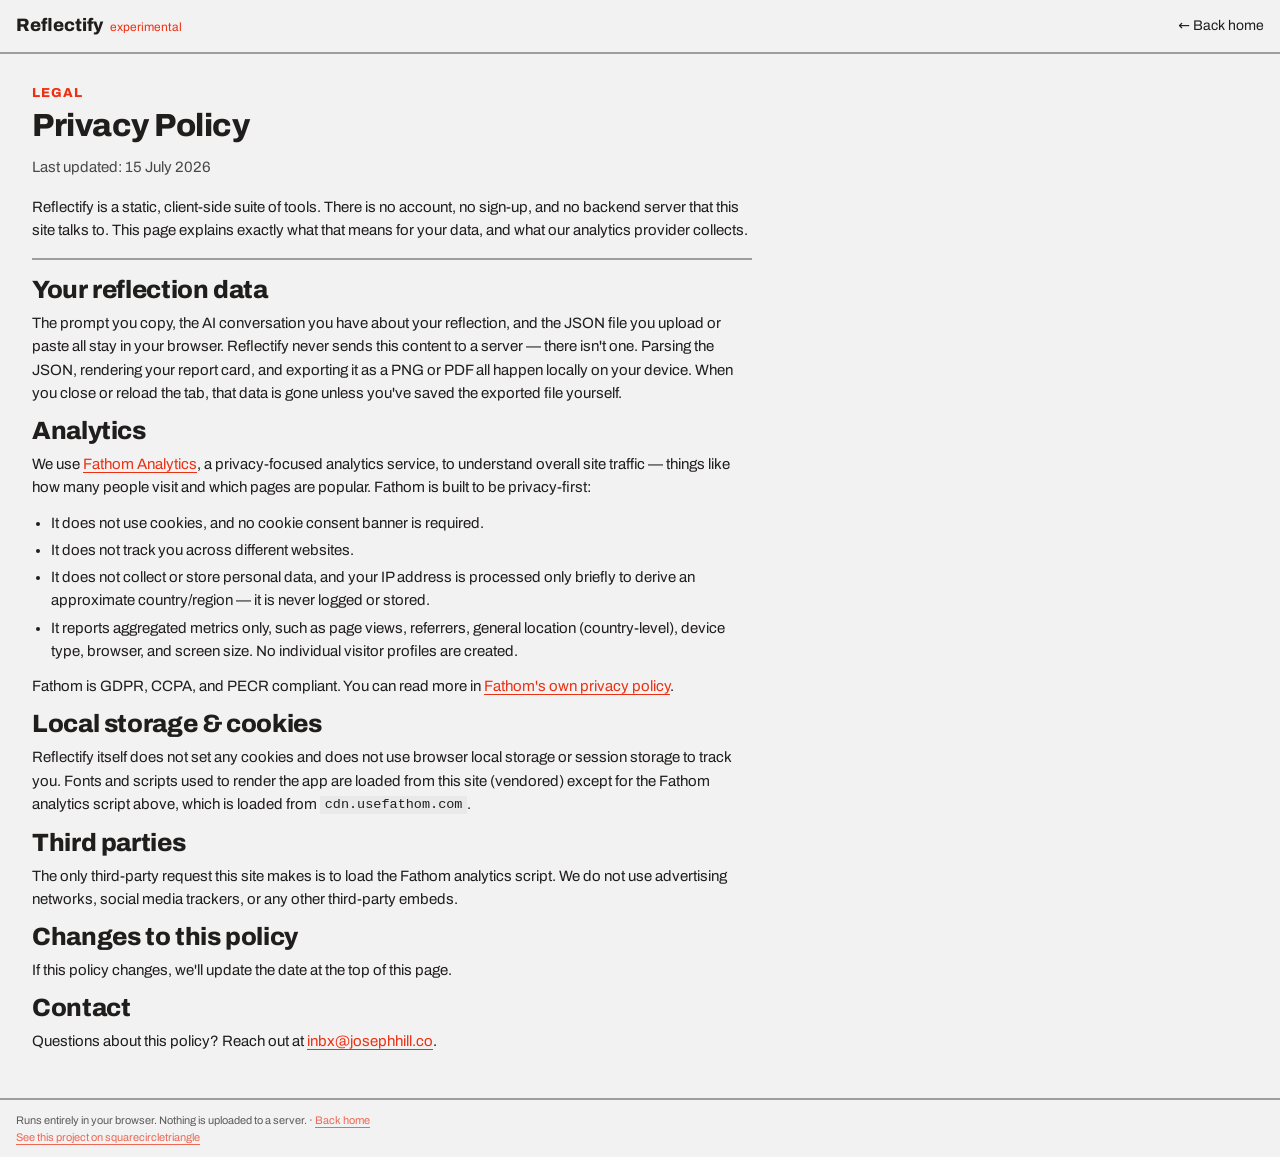
==== privacy.html @ 0b1aee63 "Add Fathom Analytics and a privacy policy page Loads the Fathom tracking script (site CWGLEHUO) on b" ====
<!doctype html>
<html lang="en">
<head>
  <meta charset="UTF-8" />
  <meta name="viewport" content="width=device-width, initial-scale=1.0" />
  <title>Privacy Policy — Reflectify</title>
  <meta name="description" content="How Reflectify handles your data: what stays in your browser, and what our privacy-friendly analytics collects." />
  <link rel="icon" href="data:image/svg+xml,<svg xmlns=%22http://www.w3.org/2000/svg%22 viewBox=%220 0 100 100%22><text y=%22.9em%22 font-size=%2290%22>🪞</text></svg>" />
  <link rel="stylesheet" href="style.css" />

  <!-- Fathom - beautiful, simple website analytics -->
  <script src="https://cdn.usefathom.com/script.js" data-site="CWGLEHUO" defer></script>
  <!-- / Fathom -->
</head>
<body>
  <div class="nav">
    <div class="nav-brand">Reflectify <span class="nav-brand__tag">experimental</span></div>
    <a href="index.html">&larr; Back home</a>
  </div>

  <main>
    <section class="view step">
      <div class="step__inner">
        <h6 class="step__eyebrow">Legal</h6>
        <h2 class="step__title">Privacy Policy</h2>
        <p class="step__lede">Last updated: 15 July 2026</p>

        <p>
          Reflectify is a static, client-side suite of tools. There is no
          account, no sign-up, and no backend server that this site talks
          to. This page explains exactly what that means for your data, and
          what our analytics provider collects.
        </p>

        <hr class="hr" />

        <h3>Your reflection data</h3>
        <p>
          The prompt you copy, the AI conversation you have about your
          reflection, and the JSON file you upload or paste all stay in your
          browser. Reflectify never sends this content to a server &mdash; there
          isn't one. Parsing the JSON, rendering your report card, and
          exporting it as a PNG or PDF all happen locally on your device.
          When you close or reload the tab, that data is gone unless you've
          saved the exported file yourself.
        </p>

        <h3>Analytics</h3>
        <p>
          We use <a href="https://usefathom.com" target="_blank" rel="noopener noreferrer">Fathom Analytics</a>,
          a privacy-focused analytics service, to understand overall site
          traffic &mdash; things like how many people visit and which pages
          are popular. Fathom is built to be privacy-first:
        </p>
        <ul>
          <li>It does not use cookies, and no cookie consent banner is required.</li>
          <li>It does not track you across different websites.</li>
          <li>It does not collect or store personal data, and your IP address is processed only briefly to derive an approximate country/region &mdash; it is never logged or stored.</li>
          <li>It reports aggregated metrics only, such as page views, referrers, general location (country-level), device type, browser, and screen size. No individual visitor profiles are created.</li>
        </ul>
        <p>
          Fathom is GDPR, CCPA, and PECR compliant. You can read more in
          <a href="https://usefathom.com/privacy" target="_blank" rel="noopener noreferrer">Fathom's own privacy policy</a>.
        </p>

        <h3>Local storage &amp; cookies</h3>
        <p>
          Reflectify itself does not set any cookies and does not use
          browser local storage or session storage to track you. Fonts and
          scripts used to render the app are loaded from this site
          (vendored) except for the Fathom analytics script above, which is
          loaded from <code>cdn.usefathom.com</code>.
        </p>

        <h3>Third parties</h3>
        <p>
          The only third-party request this site makes is to load the
          Fathom analytics script. We do not use advertising networks,
          social media trackers, or any other third-party embeds.
        </p>

        <h3>Changes to this policy</h3>
        <p>
          If this policy changes, we'll update the date at the top of this
          page.
        </p>

        <h3>Contact</h3>
        <p>
          Questions about this policy? Reach out at
          <a href="mailto:inbx@josephhill.co">inbx@josephhill.co</a>.
        </p>
      </div>
    </section>
  </main>

  <footer class="site-footer">
    <p>Runs entirely in your browser. Nothing is uploaded to a server. &middot; <a href="index.html">Back home</a></p>
    <p><a href="https://squarecircletriangle.co/#/triangle-reflectify" target="_blank" rel="noopener">See this project on squarecircletriangle</a></p>
  </footer>
</body>
</html>
---- style.css ----
@font-face {
  font-family: "Archivo";
  font-style: normal;
  font-weight: 400;
  font-display: swap;
  src: url("vendor/fonts/archivo-latin-400-normal.woff2") format("woff2");
}
@font-face {
  font-family: "Archivo";
  font-style: normal;
  font-weight: 600;
  font-display: swap;
  src: url("vendor/fonts/archivo-latin-600-normal.woff2") format("woff2");
}
@font-face {
  font-family: "Archivo";
  font-style: normal;
  font-weight: 800;
  font-display: swap;
  src: url("vendor/fonts/archivo-latin-800-normal.woff2") format("woff2");
}

:root {
  --color-bg: #f3f2f2;
  --color-surface: #eae9e9;
  --color-text: #201e1d;
  --color-accent: #ec3013;
  --color-divider: rgba(32, 30, 29, 0.4);

  --color-neutral-100: #f8f4f4;
  --color-neutral-200: #eae7e7;
  --color-neutral-300: #d7d3d3;
  --color-neutral-400: #bab6b6;
  --color-neutral-500: #9b9797;
  --color-neutral-600: #7d7979;
  --color-neutral-700: #605d5d;
  --color-neutral-800: #444141;
  --color-neutral-900: #2d2b2b;

  --color-accent-100: #fff2ef;
  --color-accent-200: #ffe0d9;
  --color-accent-300: #ffc4b8;
  --color-accent-400: #ff9783;
  --color-accent-500: #ff563c;
  --color-accent-600: #dd2b0f;
  --color-accent-700: #ae1800;
  --color-accent-800: #7c1405;
  --color-accent-900: #4d170e;

  --font-heading: "Archivo", system-ui, sans-serif;
  --font-heading-weight: 800;
  --font-body: "Archivo", system-ui, sans-serif;

  --space-1: 4px;
  --space-2: 8px;
  --space-3: 12px;
  --space-4: 16px;
  --space-6: 24px;
  --space-8: 32px;

  --radius-sm: 0px;
  --radius-md: 0px;
  --radius-lg: 0px;

  --shadow-sm: 0 1px 2px rgba(45, 43, 43, 0.14);
  --shadow-md: 0 3px 10px rgba(45, 43, 43, 0.16);
  --shadow-lg: 0 12px 32px rgba(45, 43, 43, 0.22);
}

*, *::before, *::after {
  box-sizing: border-box;
}

html, body {
  height: 100%;
}

body {
  margin: 0;
  min-height: 100vh;
  display: flex;
  flex-direction: column;
  font-family: var(--font-body);
  background: var(--color-bg);
  color: var(--color-text);
  font-size: 15px;
  line-height: 1.55;
  font-weight: 400;
}

h1, h2, h3, h4, h5, h6 {
  font-family: var(--font-heading);
  font-weight: var(--font-heading-weight);
  line-height: 1.12;
  letter-spacing: -0.015em;
  margin: 0 0 var(--space-2);
}
h1 { font-size: 42px; }
h2 { font-size: 32px; }
h3 { font-size: 25px; }
h4 { font-size: 20px; }
h5 { font-size: 16px; }
h6 { font-size: 13px; letter-spacing: 0.08em; text-transform: uppercase; }

p {
  margin: 0 0 var(--space-3);
}

ul {
  margin: 0 0 var(--space-3);
  padding-left: 1.25em;
}
li {
  margin-bottom: var(--space-1);
}

code {
  font-family: ui-monospace, monospace;
  font-size: 0.9em;
  background: var(--color-surface);
  padding: 0.1em 0.35em;
}

a {
  color: var(--color-accent);
  text-underline-offset: 3px;
}

:focus {
  outline: none;
}
:focus-visible {
  outline: 2px solid var(--color-accent);
  outline-offset: 2px;
}
::selection {
  background: rgba(236, 48, 19, 0.3);
}

.hidden {
  display: none !important;
}

main {
  flex: 1;
  display: flex;
  flex-direction: column;
}

.view {
  flex: 1;
  display: flex;
  flex-direction: column;
}

/* ---------- Primitives (Modernist design system) ---------- */

.btn {
  display: inline-flex;
  align-items: center;
  justify-content: center;
  gap: 6px;
  cursor: pointer;
  text-decoration: none;
  font-family: var(--font-heading);
  font-weight: var(--font-heading-weight);
  font-size: 13px;
  line-height: 1.2;
  color: var(--color-text);
  background: transparent;
  border: 1px solid transparent;
  padding: calc(var(--space-2) * 0.85) var(--space-3);
  border-radius: var(--radius-md);
}
.btn:disabled {
  opacity: 0.45;
  cursor: not-allowed;
}
.btn-primary {
  background: var(--color-accent);
  color: var(--color-bg);
}
.btn-primary:hover:not(:disabled) {
  background: var(--color-accent-600);
}
.btn-primary:active:not(:disabled) {
  background: var(--color-accent-700);
}
.btn-secondary {
  border-color: var(--color-divider);
}
.btn-secondary:hover:not(:disabled) {
  background: rgba(32, 30, 29, 0.07);
}
.btn-secondary:active:not(:disabled) {
  background: rgba(32, 30, 29, 0.14);
}
.btn-block {
  width: 100%;
  margin-top: var(--space-2);
  justify-content: flex-start;
  text-align: left;
}

.field > label {
  display: block;
  font-size: 12px;
  margin-bottom: 5px;
  color: rgba(32, 30, 29, 0.7);
}
.input {
  width: 100%;
  min-height: 36px;
  padding: 6px 10px;
  font: inherit;
  font-size: 14px;
  color: var(--color-text);
  caret-color: var(--color-accent);
  background: var(--color-surface);
  border: 1px solid var(--color-divider);
  border-radius: var(--radius-md);
}
.input:hover {
  border-color: rgba(32, 30, 29, 0.45);
}
.input:focus-visible {
  border-color: var(--color-accent);
  outline-offset: 0;
}
textarea.input {
  min-height: 90px;
  resize: vertical;
  font-family: var(--font-body);
}

.hr {
  height: 2px;
  border: 0;
  margin: var(--space-4) 0;
  background: var(--color-divider);
}

.nav {
  display: flex;
  align-items: center;
  gap: var(--space-4);
  padding: var(--space-3) var(--space-4);
  border-bottom: 2px solid var(--color-divider);
  flex-wrap: wrap;
}
.nav-brand {
  font-family: var(--font-heading);
  font-weight: var(--font-heading-weight);
  font-size: 18px;
  margin-right: auto;
}
.nav-brand__tag {
  color: var(--color-accent);
  font-size: 12px;
  font-weight: normal;
  margin-left: var(--space-1);
}
.nav a {
  color: inherit;
  text-decoration: none;
  font-size: 14px;
}
.nav a:hover {
  color: var(--color-accent);
}

/* ---------- Tool hero (shown under nav on step pages) ---------- */

.tool-hero {
  display: flex;
  align-items: center;
  gap: var(--space-3);
  padding: var(--space-3) var(--space-4);
  border-bottom: 2px solid var(--color-divider);
  background: var(--color-surface);
}
.tool-hero__icon {
  font-size: 28px;
  line-height: 1;
}
.tool-hero__eyebrow {
  color: var(--color-accent);
  margin: 0;
}
.tool-hero__name {
  font-family: var(--font-heading);
  font-weight: var(--font-heading-weight);
  font-size: 18px;
}

/* ---------- Landing ---------- */

.landing {
  align-items: center;
  justify-content: center;
  padding: var(--space-8);
}
.landing__inner {
  max-width: 900px;
  width: 100%;
}
.landing__eyebrow {
  color: var(--color-accent);
}
.landing__title {
  margin-bottom: var(--space-4);
}
.landing__lede {
  font-size: 17px;
  opacity: 0.85;
  max-width: 520px;
  margin-bottom: var(--space-6);
}
.landing__cta {
  font-size: 15px;
  padding: 14px 22px;
}
.landing__secondary-wrap {
  margin-top: var(--space-6);
}
.landing__secondary {
  font-size: 13px;
}

/* ---------- Tool grid / cards ---------- */

.tool-grid {
  display: grid;
  grid-template-columns: repeat(auto-fit, minmax(220px, 1fr));
  gap: var(--space-4);
  width: 100%;
  margin-top: var(--space-2);
}
.tool-card {
  display: flex;
  flex-direction: column;
  width: 100%;
  background: var(--color-surface);
  border: 2px solid var(--color-text);
  border-radius: var(--radius-md);
}
.tool-card:hover {
  background: var(--color-neutral-200);
  border-color: var(--color-accent);
}
.tool-card:active {
  background: var(--color-neutral-300);
}
.tool-card__main {
  appearance: none;
  -webkit-appearance: none;
  display: flex;
  flex-direction: column;
  align-items: flex-start;
  gap: var(--space-2);
  width: 100%;
  padding: var(--space-4);
  font: inherit;
  color: inherit;
  text-align: left;
  background: transparent;
  border: none;
  cursor: pointer;
}
.tool-card__icon {
  font-size: 28px;
  line-height: 1;
}
.tool-card__title {
  margin: 0;
}
.tool-card__desc {
  font-size: 13px;
  opacity: 0.75;
  margin: 0;
  flex: 1;
}
.tool-card__cta {
  font-family: var(--font-heading);
  font-weight: var(--font-heading-weight);
  font-size: 12px;
  color: var(--color-accent);
  margin-top: var(--space-2);
}
.tool-card__upload-link {
  display: block;
  font-size: 12px;
  padding: 0 var(--space-4) var(--space-4);
}
.tool-card--placeholder {
  padding: var(--space-4);
  cursor: default;
  opacity: 0.55;
  border-style: dashed;
  border-color: var(--color-divider);
}
.tool-card--placeholder:hover,
.tool-card--placeholder:active {
  background: var(--color-surface);
  border-color: var(--color-divider);
}

/* ---------- Step (prompt / upload) ---------- */

.step {
  padding: var(--space-8);
  display: flex;
  justify-content: center;
}
.step__inner {
  max-width: 720px;
  width: 100%;
}
.step__inner--narrow {
  max-width: 640px;
}
.step__eyebrow {
  color: var(--color-accent);
}
.step__title {
  margin-bottom: var(--space-3);
}
.step__lede {
  opacity: 0.8;
  margin-bottom: var(--space-4);
}

.prompt-panel {
  border: 2px solid var(--color-text);
  background: var(--color-surface);
  padding: var(--space-4);
  max-height: 420px;
  overflow: auto;
}
.prompt-panel__text {
  white-space: pre-wrap;
  font-family: var(--font-body);
  font-size: 13px;
  line-height: 1.6;
  margin: 0;
}
.prompt-actions {
  display: flex;
  gap: var(--space-3);
  margin-top: var(--space-4);
  align-items: center;
  flex-wrap: wrap;
}

.upload-panel__error {
  color: var(--color-accent-700);
  font-size: 13px;
  margin-top: var(--space-3);
  white-space: pre-line;
}
.upload-panel__sample-wrap {
  margin-top: var(--space-6);
}
.upload-panel__sample {
  font-size: 13px;
}

/* ---------- Report toolbar ---------- */

.report-view {
  padding: var(--space-8);
  align-items: center;
}
.report-toolbar {
  width: 1000px;
  max-width: 100%;
  display: flex;
  justify-content: space-between;
  align-items: center;
  margin-bottom: var(--space-4);
  flex-wrap: wrap;
  gap: var(--space-2);
}
.report-toolbar__eyebrow {
  color: var(--color-accent);
  margin: 0;
}
.report-toolbar__actions {
  display: flex;
  gap: var(--space-2);
}

/* ---------- Report card ---------- */

.report-card {
  width: 1000px;
  max-width: 100%;
  background: var(--color-bg);
  border: 2px solid var(--color-text);
}

.report-card__label {
  color: var(--color-accent);
}
.report-card__note {
  font-size: 13px;
  opacity: 0.75;
  margin: 0 0 var(--space-3);
}
.report-card__bar {
  height: 8px;
  background: var(--color-surface);
  border: 1px solid var(--color-divider);
  position: relative;
}
.report-card__bar-fill {
  height: 100%;
  background: var(--color-accent);
}

.report-card__header {
  display: flex;
  justify-content: space-between;
  align-items: flex-end;
  padding: var(--space-8);
  border-bottom: 2px solid var(--color-text);
  gap: var(--space-6);
}
.report-card__title {
  font-size: 48px;
  margin-bottom: var(--space-2);
}
.report-card__headline {
  font-size: 16px;
  opacity: 0.85;
  max-width: 520px;
  margin: 0;
}
.report-card__grade {
  text-align: center;
  flex: none;
}
.report-card__grade-value {
  font-family: var(--font-heading);
  font-weight: 800;
  font-size: 96px;
  line-height: 1;
  color: var(--color-accent);
}
.report-card__grade-caption {
  font-size: 11px;
  letter-spacing: 0.1em;
  text-transform: uppercase;
  opacity: 0.7;
}

.report-card__sentiment {
  padding: var(--space-4) var(--space-8);
  border-bottom: 2px solid var(--color-divider);
  display: flex;
  align-items: center;
  gap: var(--space-4);
}
.report-card__sentiment-meta {
  flex: none;
}
.report-card__sentiment-value {
  font-family: var(--font-heading);
  font-weight: 800;
  font-size: 18px;
}
.report-card__sentiment-body {
  flex: 1;
}
.report-card__sentiment-note {
  font-size: 13px;
  opacity: 0.75;
  margin: 6px 0 0;
}

.report-card__summary {
  padding: var(--space-6) var(--space-8);
  border-bottom: 2px solid var(--color-divider);
}
.report-card__summary p {
  font-size: 15px;
  opacity: 0.85;
  margin: 0;
}

.report-card__grid {
  display: grid;
  grid-template-columns: 1fr 1fr;
  border-bottom: 2px solid var(--color-text);
}
.report-card__grid--flush {
  border-bottom: none;
}
.report-card__col {
  padding: var(--space-6) var(--space-8);
}
.report-card__col--divider {
  border-right: 2px solid var(--color-divider);
}

.report-card__item {
  margin-bottom: var(--space-4);
}
.report-card__item:last-child {
  margin-bottom: 0;
}
.report-card__item-title {
  margin-bottom: 2px;
}
.report-card__item-detail {
  font-size: 13px;
  opacity: 0.75;
  margin: 0;
}

.report-card__skill {
  margin-bottom: var(--space-3);
}
.report-card__skill:last-child {
  margin-bottom: 0;
}
.report-card__skill-head {
  display: flex;
  justify-content: space-between;
  font-size: 13px;
  margin-bottom: 4px;
}
.report-card__skill-head span:last-child {
  opacity: 0.6;
}

.report-card__timeline-item {
  display: flex;
  gap: var(--space-3);
  margin-bottom: var(--space-3);
}
.report-card__timeline-item:last-child {
  margin-bottom: 0;
}
.report-card__timeline-dot {
  width: 8px;
  height: 8px;
  border-radius: 50%;
  background: var(--color-accent);
  flex: none;
  margin-top: 6px;
}

.report-card__quotes {
  background: var(--color-accent);
  color: var(--color-bg);
  padding: var(--space-8);
  border-bottom: 2px solid var(--color-text);
}
.report-card__quotes-label {
  color: var(--color-bg);
  opacity: 0.8;
}
.report-card__quote {
  font-family: var(--font-heading);
  font-weight: 800;
  font-size: 24px;
  line-height: 1.3;
  margin: 0 0 var(--space-4);
}
.report-card__quote:last-child {
  margin-bottom: 0;
}

.report-card__empty {
  font-size: 13px;
  opacity: 0.6;
  margin: 0;
}

.report-card__conclusion {
  padding: var(--space-6) var(--space-8);
  border-top: 2px solid var(--color-text);
}
.report-card__conclusion-text {
  font-size: 16px;
  line-height: 1.5;
  margin: 0;
  max-width: 760px;
}

.report-card__footer {
  padding: var(--space-4) var(--space-8);
  border-top: 2px solid var(--color-text);
  display: flex;
  justify-content: space-between;
  font-size: 11px;
  opacity: 0.6;
}

/* ---------- Footer ---------- */

.site-footer {
  padding: var(--space-3) var(--space-4);
  border-top: 2px solid var(--color-divider);
}
.site-footer p {
  margin: 0;
  font-size: 11px;
  opacity: 0.7;
}

/* ---------- Print ---------- */

@media print {
  * {
    -webkit-print-color-adjust: exact;
    print-color-adjust: exact;
  }
  body * {
    visibility: hidden;
  }
  #printable-report, #printable-report * {
    visibility: visible;
  }
  #printable-report {
    position: absolute;
    left: 0;
    top: 0;
    width: 100%;
  }
  @page {
    margin: 10mm;
  }

  .report-card__header,
  .report-card__sentiment,
  .report-card__summary,
  .report-card__col,
  .report-card__quotes,
  .report-card__conclusion,
  .report-card__footer,
  .report-card__item,
  .report-card__skill,
  .report-card__timeline-item,
  .report-card__quote {
    break-inside: avoid;
  }
}

/* ---------- Responsive ---------- */

@media (max-width: 760px) {
  .report-card__grid {
    grid-template-columns: 1fr;
  }
  .report-card__col--divider {
    border-right: none;
    border-bottom: 2px solid var(--color-divider);
  }
}

@media (max-width: 600px) {
  :root {
    --space-8: 20px;
    --space-6: 16px;
  }

  h1 {
    font-size: 32px;
  }

  .report-card__header {
    flex-direction: column;
    align-items: flex-start;
  }
  .report-card__grade {
    align-self: flex-start;
    text-align: left;
  }
  .report-card__title {
    font-size: 32px;
  }
  .report-card__grade-value {
    font-size: 48px;
  }
  .report-card__quote {
    font-size: 20px;
  }
}
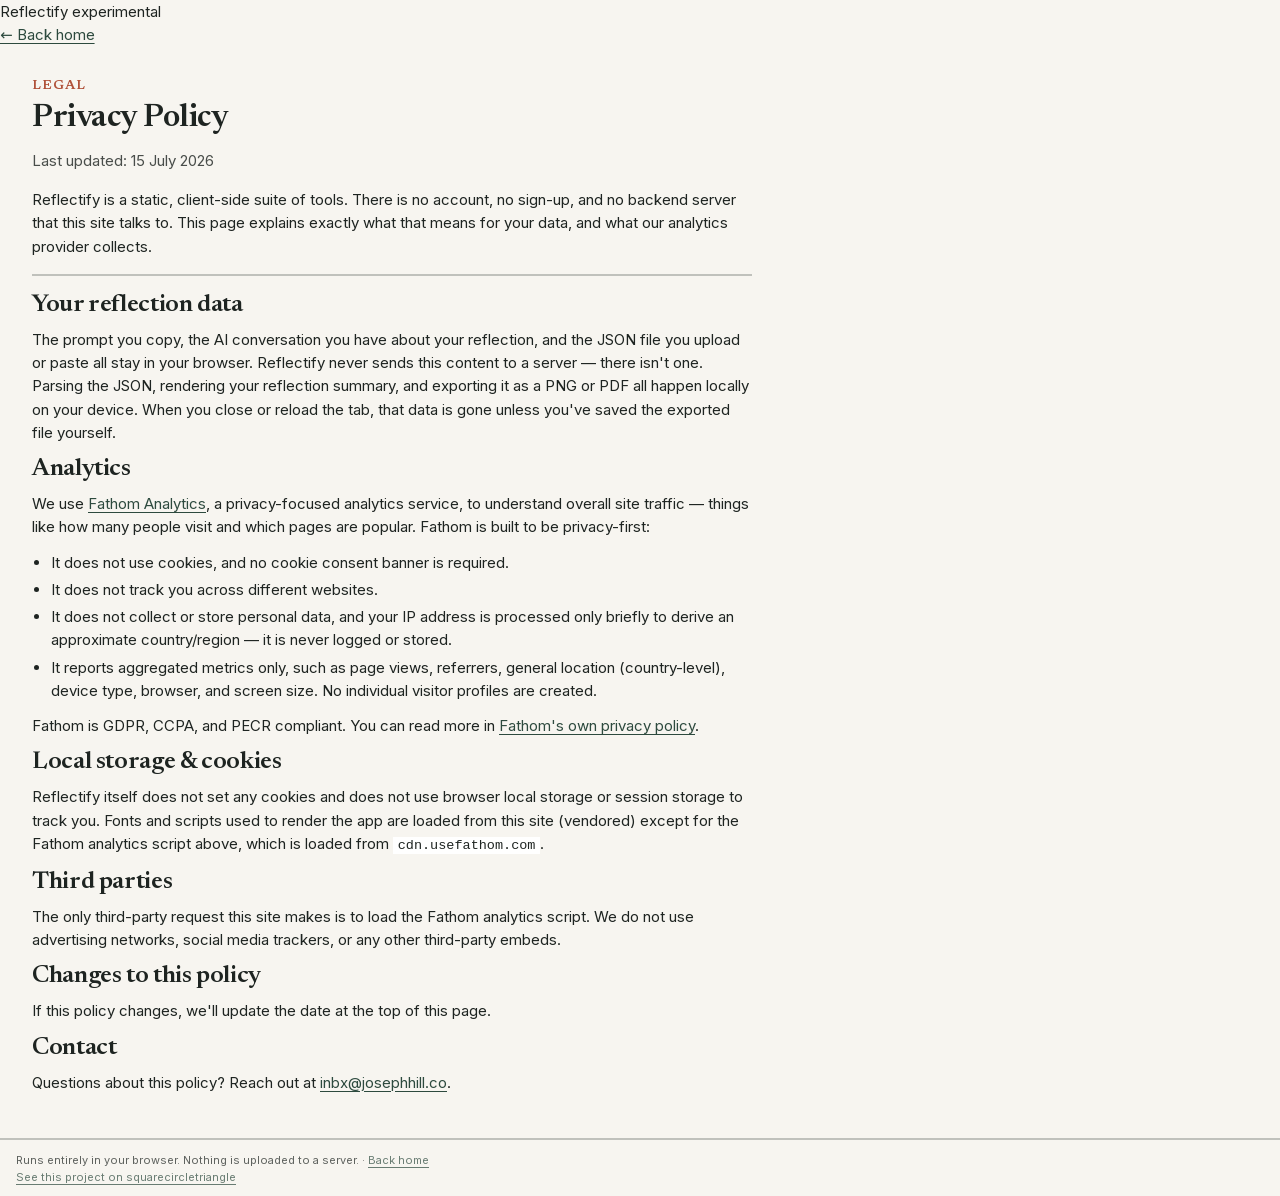
==== commit db91d8e8: "refactor(copy): replace 'report card' terminology with 'reflection summary'" ====
--- a/privacy.html
+++ b/privacy.html
@@ -39,7 +39,7 @@
           The prompt you copy, the AI conversation you have about your
           reflection, and the JSON file you upload or paste all stay in your
           browser. Reflectify never sends this content to a server &mdash; there
-          isn't one. Parsing the JSON, rendering your report card, and
+          isn't one. Parsing the JSON, rendering your reflection summary, and
           exporting it as a PNG or PDF all happen locally on your device.
           When you close or reload the tab, that data is gone unless you've
           saved the exported file yourself.
--- a/style.css
+++ b/style.css
@@ -1,55 +1,59 @@
+/* Reflectify — Botanical Editorial design system (PRV-5)
+   Self-hosted variable fonts (Newsreader headings + Inter body) so
+   html2canvas PNG export and PDF print stay reliable (no runtime CDN). */
 @font-face {
-  font-family: "Archivo";
+  font-family: "Newsreader";
   font-style: normal;
-  font-weight: 400;
+  font-weight: 200 800;
   font-display: swap;
-  src: url("vendor/fonts/archivo-latin-400-normal.woff2") format("woff2");
+  src: url("vendor/fonts/newsreader-latin-variable.woff2") format("woff2");
 }
 @font-face {
-  font-family: "Archivo";
+  font-family: "Inter";
   font-style: normal;
-  font-weight: 600;
+  font-weight: 100 900;
   font-display: swap;
-  src: url("vendor/fonts/archivo-latin-600-normal.woff2") format("woff2");
-}
-@font-face {
-  font-family: "Archivo";
-  font-style: normal;
-  font-weight: 800;
-  font-display: swap;
-  src: url("vendor/fonts/archivo-latin-800-normal.woff2") format("woff2");
+  src: url("vendor/fonts/inter-latin-variable.woff2") format("woff2");
 }
 
 :root {
-  --color-bg: #f3f2f2;
-  --color-surface: #eae9e9;
-  --color-text: #201e1d;
-  --color-accent: #ec3013;
-  --color-divider: rgba(32, 30, 29, 0.4);
-
-  --color-neutral-100: #f8f4f4;
-  --color-neutral-200: #eae7e7;
-  --color-neutral-300: #d7d3d3;
-  --color-neutral-400: #bab6b6;
-  --color-neutral-500: #9b9797;
-  --color-neutral-600: #7d7979;
-  --color-neutral-700: #605d5d;
-  --color-neutral-800: #444141;
-  --color-neutral-900: #2d2b2b;
-
-  --color-accent-100: #fff2ef;
-  --color-accent-200: #ffe0d9;
-  --color-accent-300: #ffc4b8;
-  --color-accent-400: #ff9783;
-  --color-accent-500: #ff563c;
-  --color-accent-600: #dd2b0f;
-  --color-accent-700: #ae1800;
-  --color-accent-800: #7c1405;
-  --color-accent-900: #4d170e;
-
-  --font-heading: "Archivo", system-ui, sans-serif;
-  --font-heading-weight: 800;
-  --font-body: "Archivo", system-ui, sans-serif;
+  /* Palette (PRV-5): moss, sage, eucalyptus, terracotta on sand */
+  --color-bg: #F7F5F0;            /* sand — page + report card */
+  --color-surface: #FFFFFF;        /* crisp white cards */
+  --color-text: #1E2421;           /* charcoal */
+  --color-accent: #2D4A3E;         /* moss — primary action */
+  --color-divider: rgba(30, 36, 33, 0.25);
+
+  --color-neutral-100: #F5F4F0;
+  --color-neutral-200: #E9E7E1;
+  --color-neutral-300: #D8D4CC;
+  --color-neutral-400: #B9B4A9;
+  --color-neutral-500: #978F80;
+  --color-neutral-600: #766F62;
+  --color-neutral-700: #585249;
+  --color-neutral-800: #3C3832;
+  --color-neutral-900: #26231F;
+
+  --color-accent-100: #EBF3EF;     /* mist */
+  --color-accent-200: #D5E4DC;
+  --color-accent-300: #B3CDBF;
+  --color-accent-400: #8CAE9E;     /* eucalyptus */
+  --color-accent-500: #5F8974;
+  --color-accent-600: #4E7C67;     /* sage — button hover */
+  --color-accent-700: #3A5C4E;     /* moss deeper — button active */
+  --color-accent-800: #2D4A3E;     /* moss */
+  --color-accent-900: #223B31;
+
+  /* Terracotta — warm secondary accent (eyebrows, highlights).
+     #B0523A darkens the design's #C86D51 enough to pass WCAG AA
+     (4.68:1 on sand) for small eyebrow text. */
+  --color-terracotta: #B0523A;
+  --color-terracotta-soft: #E8A88A;
+  --color-terracotta-tint: rgba(200, 109, 81, 0.2);
+
+  --font-heading: "Newsreader", Georgia, serif;
+  --font-heading-weight: 600;
+  --font-body: "Inter", system-ui, -apple-system, sans-serif;
 
   --space-1: 4px;
   --space-2: 8px;
@@ -58,13 +62,13 @@
   --space-6: 24px;
   --space-8: 32px;
 
-  --radius-sm: 0px;
-  --radius-md: 0px;
-  --radius-lg: 0px;
-
-  --shadow-sm: 0 1px 2px rgba(45, 43, 43, 0.14);
-  --shadow-md: 0 3px 10px rgba(45, 43, 43, 0.16);
-  --shadow-lg: 0 12px 32px rgba(45, 43, 43, 0.22);
+  --radius-sm: 8px;
+  --radius-md: 14px;
+  --radius-lg: 24px;
+
+  --shadow-sm: 0 1px 2px rgba(30, 36, 33, 0.1);
+  --shadow-md: 0 3px 10px rgba(30, 36, 33, 0.12);
+  --shadow-lg: 0 12px 32px rgba(30, 36, 33, 0.16);
 }
 
 *, *::before, *::after {
@@ -134,7 +138,7 @@
   outline-offset: 2px;
 }
 ::selection {
-  background: rgba(236, 48, 19, 0.3);
+  background: rgba(45, 74, 62, 0.3);
 }
 
 .hidden {
@@ -190,10 +194,10 @@
   border-color: var(--color-divider);
 }
 .btn-secondary:hover:not(:disabled) {
-  background: rgba(32, 30, 29, 0.07);
+  background: rgba(30, 36, 33, 0.07);
 }
 .btn-secondary:active:not(:disabled) {
-  background: rgba(32, 30, 29, 0.14);
+  background: rgba(30, 36, 33, 0.14);
 }
 .btn-block {
   width: 100%;
@@ -206,7 +210,7 @@
   display: block;
   font-size: 12px;
   margin-bottom: 5px;
-  color: rgba(32, 30, 29, 0.7);
+  color: rgba(30, 36, 33, 0.7);
 }
 .input {
   width: 100%;
@@ -221,7 +225,7 @@
   border-radius: var(--radius-md);
 }
 .input:hover {
-  border-color: rgba(32, 30, 29, 0.45);
+  border-color: rgba(30, 36, 33, 0.45);
 }
 .input:focus-visible {
   border-color: var(--color-accent);
@@ -240,33 +244,42 @@
   background: var(--color-divider);
 }
 
-.nav {
-  display: flex;
-  align-items: center;
-  gap: var(--space-4);
-  padding: var(--space-3) var(--space-4);
-  border-bottom: 2px solid var(--color-divider);
-  flex-wrap: wrap;
-}
-.nav-brand {
-  font-family: var(--font-heading);
-  font-weight: var(--font-heading-weight);
-  font-size: 18px;
-  margin-right: auto;
-}
-.nav-brand__tag {
-  color: var(--color-accent);
-  font-size: 12px;
-  font-weight: normal;
-  margin-left: var(--space-1);
-}
-.nav a {
-  color: inherit;
-  text-decoration: none;
+.header-container {
+  max-width: 1200px;
+  margin: 0 auto;
+  padding: 40px 32px 16px;
+  display: flex;
+  align-items: center;
+  justify-content: space-between;
+}
+.header-brand {
+  font-family: var(--font-heading);
+  display: flex;
+  align-items: flex-end;
+  gap: var(--space-3);
+}
+.header-brand__logo {
+  height: 54px;
+  width: auto;
+  display: block;
+  transition: transform 0.2s ease;
+}
+.header-brand__logo:hover {
+  transform: scale(1.02);
+}
+.header-brand__tag {
+  color: var(--color-terracotta);
+  background: var(--color-mint-light);
+  padding: 4px 10px;
+  border-radius: var(--radius-pill);
+  font-size: 13px;
+  font-weight: 500;
+  letter-spacing: 0.02em;
+  margin-bottom: 8px;
+}
+.nav-start-over-btn {
   font-size: 14px;
-}
-.nav a:hover {
-  color: var(--color-accent);
+  padding: 8px 18px;
 }
 
 /* ---------- Tool hero (shown under nav on step pages) ---------- */
@@ -284,7 +297,7 @@
   line-height: 1;
 }
 .tool-hero__eyebrow {
-  color: var(--color-accent);
+  color: var(--color-terracotta);
   margin: 0;
 }
 .tool-hero__name {
@@ -305,7 +318,7 @@
   width: 100%;
 }
 .landing__eyebrow {
-  color: var(--color-accent);
+  color: var(--color-terracotta);
 }
 .landing__title {
   margin-bottom: var(--space-4);
@@ -420,7 +433,7 @@
   max-width: 640px;
 }
 .step__eyebrow {
-  color: var(--color-accent);
+  color: var(--color-terracotta);
 }
 .step__title {
   margin-bottom: var(--space-3);
@@ -482,7 +495,7 @@
   gap: var(--space-2);
 }
 .report-toolbar__eyebrow {
-  color: var(--color-accent);
+  color: var(--color-terracotta);
   margin: 0;
 }
 .report-toolbar__actions {
@@ -788,3 +801,242 @@
     font-size: 20px;
   }
 }
+
+/* PRV-5 Redesign Additions & Landing Layout */
+.brand-link {
+  text-decoration: none;
+  display: inline-flex;
+  align-items: center;
+}
+
+.landing-hero-wrapper {
+  max-width: 1200px;
+  margin: 0 auto;
+  padding: 32px 32px 80px;
+}
+
+.landing-hero__grid {
+  display: grid;
+  grid-template-columns: 1.1fr 0.9fr;
+  gap: 64px;
+  align-items: center;
+}
+
+.landing-hero__text .landing__title {
+  font-family: var(--font-heading);
+  font-size: 52px;
+  font-weight: 500;
+  line-height: 1.08;
+  color: var(--color-accent);
+  letter-spacing: -0.02em;
+  margin-bottom: 20px;
+}
+
+.landing-hero__text .landing__lede {
+  font-size: 19px;
+  color: var(--color-neutral-700);
+  line-height: 1.5;
+  margin-bottom: 32px;
+}
+
+.landing-hero__ctas {
+  display: flex;
+  gap: 16px;
+  align-items: center;
+}
+
+.btn-lg {
+  padding: 12px 28px;
+  font-size: 16px;
+  border-radius: 999px;
+}
+
+.landing-hero__media {
+  position: relative;
+}
+
+.landing-hero__img {
+  width: 100%;
+  border-radius: var(--radius-lg);
+  box-shadow: var(--shadow-lg);
+  border: 1px solid rgba(45, 74, 62, 0.12);
+  display: block;
+  object-fit: cover;
+}
+
+/* Landing Process Section */
+.landing-process-section {
+  background: #ffffff;
+  border-top: 1px solid rgba(45, 74, 62, 0.1);
+  border-bottom: 1px solid rgba(45, 74, 62, 0.1);
+  padding: 96px 32px;
+  width: 100%;
+}
+
+.landing-process__inner {
+  max-width: 1160px;
+  margin: 0 auto;
+}
+
+.landing-process__header {
+  text-align: center;
+  max-width: 680px;
+  margin: 0 auto 64px;
+}
+
+.landing-process__title {
+  font-family: var(--font-heading);
+  font-size: 38px;
+  font-weight: 500;
+  color: var(--color-accent);
+  margin-bottom: 12px;
+}
+
+.landing-process__subtitle {
+  font-size: 17px;
+  color: var(--color-neutral-600);
+}
+
+.landing-process__grid {
+  display: grid;
+  grid-template-columns: repeat(3, 1fr);
+  gap: 32px;
+}
+
+.process-card {
+  background: var(--color-bg);
+  border-radius: var(--radius-md);
+  overflow: hidden;
+  border: 1px solid rgba(45, 74, 62, 0.1);
+  display: flex;
+  flex-direction: column;
+}
+
+.process-card__media {
+  height: 210px;
+  overflow: hidden;
+  position: relative;
+  background: var(--color-accent-100);
+}
+
+.process-card__img {
+  width: 100%;
+  height: 100%;
+  object-fit: cover;
+}
+
+.process-card__placeholder {
+  height: 100%;
+  display: flex;
+  align-items: center;
+  justify-content: center;
+  padding: 24px;
+}
+
+.sample-report-card-preview {
+  background: #ffffff;
+  border-radius: 12px;
+  padding: 16px 20px;
+  width: 100%;
+  box-shadow: var(--shadow-sm);
+  border: 1px solid rgba(45, 74, 62, 0.12);
+}
+
+.sample-card-badge {
+  font-size: 13px;
+  font-weight: 700;
+  color: var(--color-terracotta);
+  margin-bottom: 4px;
+}
+
+.sample-card-title {
+  font-family: var(--font-heading);
+  font-weight: 600;
+  font-size: 15px;
+  color: var(--color-accent);
+  margin-bottom: 12px;
+}
+
+.sample-card-bars .bar {
+  height: 6px;
+  background: var(--color-accent-600);
+  border-radius: 3px;
+  margin-bottom: 6px;
+  opacity: 0.8;
+}
+
+.process-card__body {
+  padding: 28px 24px;
+  flex: 1;
+}
+
+.process-card__step {
+  font-size: 12px;
+  font-weight: 700;
+  text-transform: uppercase;
+  letter-spacing: 0.08em;
+  color: var(--color-terracotta);
+  display: block;
+  margin-bottom: 8px;
+}
+
+.process-card__body h3 {
+  font-family: var(--font-heading);
+  font-size: 22px;
+  font-weight: 600;
+  color: var(--color-accent);
+  margin-bottom: 10px;
+}
+
+.process-card__body p {
+  font-size: 14px;
+  color: var(--color-neutral-700);
+  margin-bottom: 0;
+  line-height: 1.55;
+}
+
+/* Landing Tools Wrapper */
+.landing-tools-wrapper {
+  max-width: 1160px;
+  margin: 0 auto;
+  padding: 96px 32px 128px;
+  width: 100%;
+}
+
+.landing-tools__header {
+  text-align: center;
+  margin-bottom: 48px;
+}
+
+.landing-tools__title {
+  font-family: var(--font-heading);
+  font-size: 36px;
+  color: var(--color-accent);
+}
+
+/* Responsive adjustments */
+@media (max-width: 900px) {
+  .landing-hero__grid {
+    grid-template-columns: 1fr;
+    gap: 40px;
+  }
+  .landing-process__grid {
+    grid-template-columns: 1fr;
+  }
+  .landing-hero__text .landing__title {
+    font-size: 38px;
+  }
+}
+
+@media (max-width: 600px) {
+  .landing-hero__ctas {
+    flex-direction: column;
+    align-items: stretch;
+    width: 100%;
+  }
+  .landing-hero__ctas .btn {
+    width: 100%;
+    text-align: center;
+    box-sizing: border-box;
+  }
+}
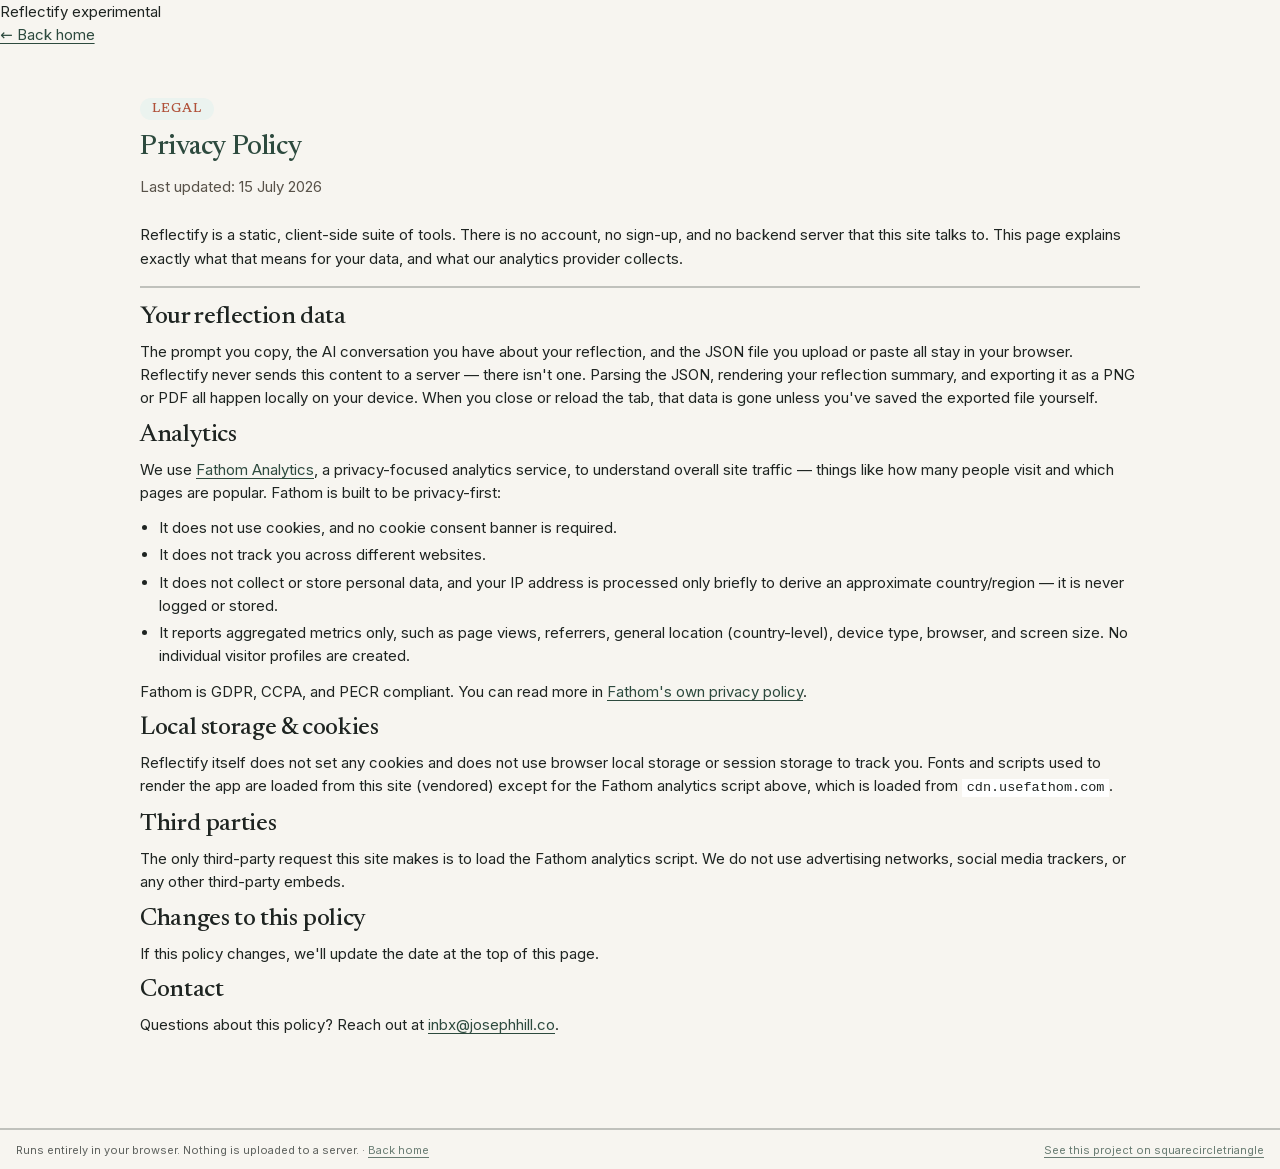
==== commit 9b7df3b3: "fix(BLD-1018): point Reflectify Fathom snippet at SiteID BDNHWVBT The Fathom snippet added in #11 ca" ====
--- a/privacy.html
+++ b/privacy.html
@@ -9,7 +9,7 @@
   <link rel="stylesheet" href="style.css" />
 
   <!-- Fathom - beautiful, simple website analytics -->
-  <script src="https://cdn.usefathom.com/script.js" data-site="CWGLEHUO" defer></script>
+  <script src="https://cdn.usefathom.com/script.js" data-site="BDNHWVBT" defer></script>
   <!-- / Fathom -->
 </head>
 <body>
--- a/style.css
+++ b/style.css
@@ -44,6 +44,11 @@
   --color-accent-800: #2D4A3E;     /* moss */
   --color-accent-900: #223B31;
 
+  /* mint-light — light sage surface used by report-card bars, badges and
+     summary bands. Re-declared here: it was referenced across the card but
+     never defined, which left those surfaces with an invalid background. */
+  --color-mint-light: #EBF3EF;
+
   /* Terracotta — warm secondary accent (eyebrows, highlights).
      #B0523A darkens the design's #C86D51 enough to pass WCAG AA
      (4.68:1 on sand) for small eyebrow text. */
@@ -52,7 +57,7 @@
   --color-terracotta-tint: rgba(200, 109, 81, 0.2);
 
   --font-heading: "Newsreader", Georgia, serif;
-  --font-heading-weight: 600;
+  --font-heading-weight: 500;
   --font-body: "Inter", system-ui, -apple-system, sans-serif;
 
   --space-1: 4px;
@@ -65,6 +70,7 @@
   --radius-sm: 8px;
   --radius-md: 14px;
   --radius-lg: 24px;
+  --radius-pill: 9999px;
 
   --shadow-sm: 0 1px 2px rgba(30, 36, 33, 0.1);
   --shadow-md: 0 3px 10px rgba(30, 36, 33, 0.12);
@@ -163,18 +169,22 @@
   display: inline-flex;
   align-items: center;
   justify-content: center;
-  gap: 6px;
+  gap: 8px;
   cursor: pointer;
   text-decoration: none;
-  font-family: var(--font-heading);
-  font-weight: var(--font-heading-weight);
-  font-size: 13px;
+  font-family: var(--font-body);
+  font-weight: 500;
+  font-size: 15px;
   line-height: 1.2;
-  color: var(--color-text);
+  color: var(--color-accent);
   background: transparent;
   border: 1px solid transparent;
-  padding: calc(var(--space-2) * 0.85) var(--space-3);
-  border-radius: var(--radius-md);
+  padding: 12px 28px;
+  border-radius: 9999px;
+  transition: all 0.2s ease;
+  box-sizing: border-box;
+  touch-action: manipulation;
+  -webkit-tap-highlight-color: transparent;
 }
 .btn:disabled {
   opacity: 0.45;
@@ -182,28 +192,62 @@
 }
 .btn-primary {
   background: var(--color-accent);
-  color: var(--color-bg);
-}
-.btn-primary:hover:not(:disabled) {
-  background: var(--color-accent-600);
+  color: #ffffff;
 }
 .btn-primary:active:not(:disabled) {
-  background: var(--color-accent-700);
+  background: #16241e;
+  transform: translateY(0);
+}
+@media (hover: hover) {
+  .btn-primary:hover:not(:disabled) {
+    background: #1f332c;
+    transform: translateY(-1px);
+    box-shadow: var(--shadow-sm);
+  }
 }
 .btn-secondary {
-  border-color: var(--color-divider);
+  background: #ffffff;
+  border-color: rgba(45, 74, 62, 0.25);
+  color: var(--color-accent);
 }
 .btn-secondary:hover:not(:disabled) {
-  background: rgba(30, 36, 33, 0.07);
+  background: var(--color-mint-light);
+  border-color: var(--color-accent);
+  transform: translateY(-1px);
 }
 .btn-secondary:active:not(:disabled) {
-  background: rgba(30, 36, 33, 0.14);
+  background: rgba(45, 74, 62, 0.1);
+  transform: translateY(0);
+}
+.btn-ghost {
+  background: transparent;
+  color: var(--color-accent);
+  border-color: transparent;
+}
+.btn-ghost:hover:not(:disabled) {
+  background: var(--color-mint-light);
+  color: var(--color-accent);
+}
+.btn-link {
+  background: transparent;
+  color: var(--color-terracotta);
+  padding: 0;
+  font-weight: 500;
+  text-decoration: underline;
+  text-underline-offset: 4px;
+}
+.btn-link:hover:not(:disabled) {
+  color: #c86d51;
 }
 .btn-block {
   width: 100%;
   margin-top: var(--space-2);
-  justify-content: flex-start;
-  text-align: left;
+  justify-content: center;
+  text-align: center;
+}
+.btn-lg {
+  padding: 14px 28px;
+  font-size: 16px;
 }
 
 .field > label {
@@ -282,29 +326,223 @@
   padding: 8px 18px;
 }
 
-/* ---------- Tool hero (shown under nav on step pages) ---------- */
+/* ---------- Tool hero (shown on step pages) ---------- */
 
 .tool-hero {
-  display: flex;
-  align-items: center;
-  gap: var(--space-3);
-  padding: var(--space-3) var(--space-4);
-  border-bottom: 2px solid var(--color-divider);
-  background: var(--color-surface);
+  background: #ffffff;
+  border-bottom: 1px solid rgba(45, 74, 62, 0.12);
+  padding: 40px 32px;
+}
+.tool-hero__inner {
+  max-width: 1000px;
+  margin: 0 auto;
+  display: grid;
+  grid-template-columns: 1.2fr 0.8fr;
+  gap: 40px;
+  align-items: center;
+}
+.tool-hero__badge {
+  display: inline-flex;
+  align-items: center;
+  gap: 8px;
+  background: var(--color-mint-light);
+  color: var(--color-terracotta);
+  padding: 6px 14px;
+  border-radius: var(--radius-pill);
+  font-size: 13px;
+  font-weight: 500;
+  margin-bottom: 16px;
 }
 .tool-hero__icon {
-  font-size: 28px;
+  font-size: 16px;
   line-height: 1;
-}
-.tool-hero__eyebrow {
-  color: var(--color-terracotta);
-  margin: 0;
 }
 .tool-hero__name {
   font-family: var(--font-heading);
-  font-weight: var(--font-heading-weight);
-  font-size: 18px;
-}
+}
+.tool-hero__title {
+  font-family: var(--font-heading);
+  font-size: 36px;
+  font-weight: 500;
+  color: var(--color-accent);
+  margin-bottom: 12px;
+  line-height: 1.15;
+}
+.tool-hero__desc {
+  font-size: 16px;
+  color: var(--color-neutral-700);
+  line-height: 1.5;
+  margin: 0;
+  max-width: 520px;
+}
+.tool-hero__media {
+  width: 100%;
+  border-radius: var(--radius-lg);
+  overflow: hidden;
+  box-shadow: var(--shadow-md);
+  border: 1px solid rgba(45, 74, 62, 0.12);
+}
+.tool-hero__img {
+  width: 100%;
+  height: 200px;
+  object-fit: cover;
+  display: block;
+}
+
+/* ---------- Beta feedback floating widget ---------- */
+.beta-feedback {
+  position: fixed;
+  right: 24px;
+  bottom: 28px;
+  z-index: 60;
+  display: flex;
+  align-items: flex-end;
+  flex-direction: column;
+  gap: 14px;
+}
+
+/* Collapsed floating leaf button */
+.beta-feedback__fab {
+  width: 60px;
+  height: 60px;
+  border-radius: 50%;
+  border: none;
+  cursor: pointer;
+  display: flex;
+  align-items: center;
+  justify-content: center;
+  background: var(--color-accent-800);
+  color: #F7F5F0;
+  box-shadow: 0 8px 24px rgba(45, 74, 62, 0.35);
+  transition: transform 0.25s ease, box-shadow 0.25s ease, background 0.25s ease;
+}
+.beta-feedback__fab:hover {
+  background: var(--color-accent-700);
+  transform: translateY(-2px);
+  box-shadow: 0 10px 28px rgba(45, 74, 62, 0.4);
+}
+.beta-feedback__fab:active {
+  transform: translateY(0) scale(0.96);
+}
+.beta-feedback__icon {
+  width: 32px;
+  height: 32px;
+  overflow: visible;
+}
+
+/* Leaf and flower states inside the FAB */
+.beta-feedback__leaf {
+  transform-origin: center;
+  transition: opacity 0.25s ease, transform 0.25s ease;
+}
+.beta-feedback__flower {
+  opacity: 0;
+  transform: scale(0.35) rotate(-8deg);
+  transform-origin: 16px 16px;
+  transition: opacity 0.22s ease, transform 0.35s cubic-bezier(0.34, 1.56, 0.64, 1);
+}
+.beta-feedback__petal-path {
+  transform-box: fill-box;
+  transform-origin: center bottom;
+  opacity: 0;
+  transform: scale(0);
+}
+.beta-feedback__center {
+  transform-box: fill-box;
+  transform-origin: center;
+  opacity: 0;
+  transform: scale(0);
+}
+
+/* Open: leaf fades/shrinks away while the flower blooms in */
+.beta-feedback.is-open .beta-feedback__leaf {
+  opacity: 0;
+  transform: scale(0.45) rotate(-24deg);
+}
+.beta-feedback.is-open .beta-feedback__flower {
+  opacity: 1;
+  transform: scale(1) rotate(0deg);
+}
+.beta-feedback.is-open .beta-feedback__petal:nth-child(1) .beta-feedback__petal-path,
+.beta-feedback.is-open .beta-feedback__petal:nth-child(2) .beta-feedback__petal-path,
+.beta-feedback.is-open .beta-feedback__petal:nth-child(3) .beta-feedback__petal-path,
+.beta-feedback.is-open .beta-feedback__petal:nth-child(4) .beta-feedback__petal-path,
+.beta-feedback.is-open .beta-feedback__petal:nth-child(5) .beta-feedback__petal-path,
+.beta-feedback.is-open .beta-feedback__petal:nth-child(6) .beta-feedback__petal-path {
+  animation: betaPetalBloom 0.42s cubic-bezier(0.34, 1.56, 0.64, 1) forwards;
+}
+.beta-feedback.is-open .beta-feedback__petal:nth-child(1) .beta-feedback__petal-path { animation-delay: 0.00s; }
+.beta-feedback.is-open .beta-feedback__petal:nth-child(2) .beta-feedback__petal-path { animation-delay: 0.05s; }
+.beta-feedback.is-open .beta-feedback__petal:nth-child(3) .beta-feedback__petal-path { animation-delay: 0.10s; }
+.beta-feedback.is-open .beta-feedback__petal:nth-child(4) .beta-feedback__petal-path { animation-delay: 0.15s; }
+.beta-feedback.is-open .beta-feedback__petal:nth-child(5) .beta-feedback__petal-path { animation-delay: 0.20s; }
+.beta-feedback.is-open .beta-feedback__petal:nth-child(6) .beta-feedback__petal-path { animation-delay: 0.25s; }
+.beta-feedback.is-open .beta-feedback__center {
+  opacity: 1;
+  transform: scale(1);
+  transition: opacity 0.25s ease 0.24s, transform 0.3s cubic-bezier(0.34, 1.56, 0.64, 1) 0.24s;
+}
+
+@keyframes betaPetalBloom {
+  from { opacity: 0; transform: scale(0) rotate(-12deg); }
+  to   { opacity: 1; transform: scale(1) rotate(0deg); }
+}
+@media (prefers-reduced-motion: reduce) {
+  .beta-feedback__petal-path, .beta-feedback__center, .beta-feedback__leaf,
+  .beta-feedback__flower {
+    animation: none !important; transition: none !important;
+    opacity: 1 !important; transform: none !important;
+  }
+}
+
+/* Expanding panel (hidden by default) */
+.beta-feedback__panel {
+  max-width: 280px;
+  background: #ffffff;
+  border: 1px solid rgba(45, 74, 62, 0.15);
+  border-radius: 18px;
+  box-shadow: 0 12px 32px rgba(30, 36, 33, 0.18);
+  padding: 18px 20px;
+  opacity: 0;
+  transform: translateY(8px) scale(0.96);
+  transform-origin: bottom right;
+  pointer-events: none;
+  transition: opacity 0.25s ease, transform 0.25s ease;
+}
+.beta-feedback__title {
+  margin: 0 0 4px;
+  font-family: var(--font-heading);
+  font-weight: 500;
+  font-size: 16px;
+  color: var(--color-accent-900);
+}
+.beta-feedback__text {
+  margin: 0 0 10px;
+  font-size: 13px;
+  line-height: 1.5;
+  color: var(--color-neutral-700);
+}
+.beta-feedback__link {
+  display: inline-block;
+  font-size: 14px;
+  font-weight: 600;
+  color: var(--color-accent);
+  text-decoration: none;
+}
+.beta-feedback__link:hover {
+  text-decoration: underline;
+}
+
+/* Open state */
+.beta-feedback.is-open .beta-feedback__panel {
+  opacity: 1;
+  transform: translateY(0) scale(1);
+  pointer-events: auto;
+}
+.beta-feedback.is-open .beta-feedback__fab {
+  background: var(--color-accent-700);
+}
+/* End beta-feedback widget */
 
 /* ---------- Landing ---------- */
 
@@ -354,15 +592,41 @@
   flex-direction: column;
   width: 100%;
   background: var(--color-surface);
-  border: 2px solid var(--color-text);
-  border-radius: var(--radius-md);
-}
-.tool-card:hover {
-  background: var(--color-neutral-200);
-  border-color: var(--color-accent);
+  border: 1px solid rgba(45, 74, 62, 0.15);
+  border-radius: var(--radius-lg);
+  overflow: hidden;
+  box-shadow: var(--shadow-sm);
+  transition: transform 0.2s ease, box-shadow 0.2s ease, border-color 0.2s ease;
+}
+@media (hover: hover) {
+  .tool-card:hover {
+    background: #ffffff;
+    border-color: var(--color-accent);
+    transform: translateY(-2px);
+    box-shadow: var(--shadow-md);
+  }
 }
 .tool-card:active {
-  background: var(--color-neutral-300);
+  transform: translateY(0);
+}
+.tool-card__media {
+  width: 100%;
+  height: 180px;
+  overflow: hidden;
+  background: var(--color-mint-light);
+}
+.tool-card__img {
+  width: 100%;
+  height: 100%;
+  object-fit: cover;
+  display: block;
+}
+.tool-card__header-line {
+  display: flex;
+  align-items: center;
+  gap: var(--space-2);
+  margin-bottom: var(--space-1);
+  margin-top: var(--space-3);
 }
 .tool-card__main {
   appearance: none;
@@ -370,22 +634,48 @@
   display: flex;
   flex-direction: column;
   align-items: flex-start;
-  gap: var(--space-2);
+  gap: var(--space-3);
   width: 100%;
-  padding: var(--space-4);
+  flex: 1;
+  padding: 0 0 var(--space-4);
   font: inherit;
   color: inherit;
   text-align: left;
   background: transparent;
   border: none;
   cursor: pointer;
+  touch-action: manipulation;
+  -webkit-tap-highlight-color: transparent;
+}
+.tool-card__main > :not(.tool-card__media) {
+  padding-left: var(--space-4);
+  padding-right: var(--space-4);
 }
 .tool-card__icon {
-  font-size: 28px;
+  font-size: 24px;
   line-height: 1;
 }
 .tool-card__title {
   margin: 0;
+  font-family: var(--font-heading);
+  font-weight: 500;
+  font-size: 22px;
+  line-height: 1.15;
+}
+.tool-card__alpha {
+  flex-shrink: 0;
+  font-size: 11px;
+  font-weight: 600;
+  letter-spacing: 0.08em;
+  text-transform: uppercase;
+  color: #d0342c;
+  background: rgba(208, 52, 44, 0.12);
+  border: 1px solid rgba(208, 52, 44, 0.4);
+  padding: 2px 9px;
+  border-radius: 999px;
+  white-space: nowrap;
+  align-self: flex-start;
+  margin-top: 2px;
 }
 .tool-card__desc {
   font-size: 13px;
@@ -393,24 +683,42 @@
   margin: 0;
   flex: 1;
 }
-.tool-card__cta {
-  font-family: var(--font-heading);
-  font-weight: var(--font-heading-weight);
+.tool-card__cta-wrap {
+  margin-top: var(--space-3);
+  display: flex;
+  justify-content: center;
+  width: 100%;
+}
+.tool-card__btn {
+  width: auto;
+  min-width: 200px;
+  min-height: 44px;
+  padding: 10px 20px;
+  font-size: 14px;
+}
+.tool-card__upload-link {
   font-size: 12px;
-  color: var(--color-accent);
-  margin-top: var(--space-2);
-}
-.tool-card__upload-link {
-  display: block;
-  font-size: 12px;
+  min-height: 44px;
+  display: flex;
+  align-items: center;
+  justify-content: center;
   padding: 0 var(--space-4) var(--space-4);
+  text-align: center;
+  touch-action: manipulation;
+  -webkit-tap-highlight-color: transparent;
 }
 .tool-card--placeholder {
-  padding: var(--space-4);
+  padding: 0 0 var(--space-4);
   cursor: default;
-  opacity: 0.55;
+  opacity: 0.8;
   border-style: dashed;
   border-color: var(--color-divider);
+}
+.tool-card__placeholder-body {
+  padding: var(--space-4) var(--space-4) 0;
+  display: flex;
+  flex-direction: column;
+  gap: var(--space-2);
 }
 .tool-card--placeholder:hover,
 .tool-card--placeholder:active {
@@ -418,37 +726,50 @@
   border-color: var(--color-divider);
 }
 
-/* ---------- Step (prompt / upload) ---------- */
-
+/* Step (prompt / upload) */
 .step {
-  padding: var(--space-8);
-  display: flex;
-  justify-content: center;
+  padding: 48px 32px 80px;
+  display: flex;
+  flex-direction: column;
+  align-items: center;
 }
 .step__inner {
-  max-width: 720px;
+  max-width: 1000px;
   width: 100%;
-}
-.step__inner--narrow {
-  max-width: 640px;
+  margin: 0 auto;
 }
 .step__eyebrow {
+  display: inline-block;
   color: var(--color-terracotta);
+  background: var(--color-mint-light);
+  padding: 4px 12px;
+  border-radius: var(--radius-pill);
+  font-size: 13px;
+  font-weight: 500;
+  margin-bottom: 12px;
 }
 .step__title {
-  margin-bottom: var(--space-3);
+  font-family: var(--font-heading);
+  font-size: 28px;
+  font-weight: 500;
+  color: var(--color-accent);
+  margin-bottom: 12px;
 }
 .step__lede {
-  opacity: 0.8;
-  margin-bottom: var(--space-4);
+  font-size: 15px;
+  color: var(--color-neutral-700);
+  line-height: 1.6;
+  margin-bottom: 24px;
 }
 
 .prompt-panel {
-  border: 2px solid var(--color-text);
-  background: var(--color-surface);
-  padding: var(--space-4);
+  border: 1px solid rgba(45, 74, 62, 0.15);
+  border-radius: var(--radius-lg);
+  background: #ffffff;
+  padding: 24px;
   max-height: 420px;
   overflow: auto;
+  box-shadow: var(--shadow-sm);
 }
 .prompt-panel__text {
   white-space: pre-wrap;
@@ -480,19 +801,28 @@
 
 /* ---------- Report toolbar ---------- */
 
-.report-view {
-  padding: var(--space-8);
-  align-items: center;
+/* ---------- Reflection Summary Card & Toolbar ---------- */
+
+#view-report {
+  display: flex;
+  flex-direction: column;
+  align-items: center;
+  padding: var(--space-8) var(--space-4);
+}
+.report-card-wrap {
+  width: 1000px;
+  max-width: 100%;
+  margin: 0 auto;
 }
 .report-toolbar {
   width: 1000px;
   max-width: 100%;
   display: flex;
-  justify-content: space-between;
-  align-items: center;
-  margin-bottom: var(--space-4);
+  justify-content: center;
+  align-items: center;
+  margin: 0 auto var(--space-6);
   flex-wrap: wrap;
-  gap: var(--space-2);
+  gap: var(--space-3);
 }
 .report-toolbar__eyebrow {
   color: var(--color-terracotta);
@@ -503,136 +833,226 @@
   gap: var(--space-2);
 }
 
-/* ---------- Report card ---------- */
+/* ---------- Reflection Summary Card ---------- */
 
 .report-card {
   width: 1000px;
   max-width: 100%;
-  background: var(--color-bg);
-  border: 2px solid var(--color-text);
+  background: #ffffff;
+  border: 1px solid rgba(45, 74, 62, 0.15);
+  border-radius: var(--radius-lg);
+  box-shadow: var(--shadow-md);
+  overflow: hidden;
+  margin: 0 auto;
 }
 
 .report-card__label {
-  color: var(--color-accent);
+  color: var(--color-terracotta);
+  font-family: var(--font-heading);
+  font-size: 14px;
+  font-weight: 600;
+  text-transform: uppercase;
+  letter-spacing: 0.05em;
+  margin-bottom: var(--space-2);
 }
 .report-card__note {
   font-size: 13px;
-  opacity: 0.75;
+  color: var(--color-neutral-700);
   margin: 0 0 var(--space-3);
 }
 .report-card__bar {
   height: 8px;
-  background: var(--color-surface);
-  border: 1px solid var(--color-divider);
+  background: var(--color-mint-light);
+  border-radius: var(--radius-pill);
   position: relative;
+  overflow: hidden;
 }
 .report-card__bar-fill {
   height: 100%;
   background: var(--color-accent);
+  border-radius: var(--radius-pill);
 }
 
 .report-card__header {
+  display: flex;
+  flex-direction: column;
+  padding: 40px 48px;
+  background: var(--color-bg);
+  border-bottom: 1px solid rgba(45, 74, 62, 0.12);
+  gap: 28px;
+}
+.report-card__header-top {
+  display: flex;
+  justify-content: space-between;
+  align-items: center;
+  width: 100%;
+  gap: 24px;
+}
+.report-card__brand-logo {
+  display: block;
+  height: 40px;
+  width: auto;
+  flex: none;
+}
+.report-card__period-badge {
+  display: inline-block;
+  background: var(--color-mint-light);
+  color: var(--color-accent);
+  font-family: var(--font-body);
+  font-size: 13px;
+  font-weight: 600;
+  padding: 6px 16px;
+  border-radius: var(--radius-pill);
+}
+.report-card__header-main {
   display: flex;
   justify-content: space-between;
   align-items: flex-end;
-  padding: var(--space-8);
-  border-bottom: 2px solid var(--color-text);
-  gap: var(--space-6);
+  gap: 32px;
 }
 .report-card__title {
-  font-size: 48px;
-  margin-bottom: var(--space-2);
+  font-family: var(--font-heading);
+  font-size: 42px;
+  font-weight: 500;
+  color: var(--color-accent);
+  margin-bottom: 8px;
+  line-height: 1.1;
 }
 .report-card__headline {
   font-size: 16px;
-  opacity: 0.85;
-  max-width: 520px;
+  color: var(--color-neutral-700);
+  max-width: 580px;
   margin: 0;
+  line-height: 1.5;
 }
 .report-card__grade {
   text-align: center;
   flex: none;
+  background: #ffffff;
+  padding: 16px 28px;
+  border-radius: var(--radius-lg);
+  border: 1px solid rgba(45, 74, 62, 0.12);
+  box-shadow: var(--shadow-sm);
 }
 .report-card__grade-value {
   font-family: var(--font-heading);
-  font-weight: 800;
-  font-size: 96px;
+  font-weight: 600;
+  font-size: 64px;
   line-height: 1;
-  color: var(--color-accent);
+  color: var(--color-terracotta);
 }
 .report-card__grade-caption {
   font-size: 11px;
-  letter-spacing: 0.1em;
+  letter-spacing: 0.08em;
   text-transform: uppercase;
-  opacity: 0.7;
+  color: var(--color-accent);
+  opacity: 0.8;
+  margin-top: 4px;
 }
 
 .report-card__sentiment {
-  padding: var(--space-4) var(--space-8);
-  border-bottom: 2px solid var(--color-divider);
-  display: flex;
-  align-items: center;
-  gap: var(--space-4);
+  padding: 32px 48px;
+  background: #ffffff;
+  border-bottom: 1px solid rgba(45, 74, 62, 0.1);
+  display: flex;
+  flex-direction: column;
+  gap: 16px;
+}
+.report-card__sentiment-main {
+  display: flex;
+  align-items: center;
+  justify-content: space-between;
+  gap: 40px;
+  flex-wrap: wrap;
 }
 .report-card__sentiment-meta {
   flex: none;
 }
 .report-card__sentiment-value {
   font-family: var(--font-heading);
-  font-weight: 800;
-  font-size: 18px;
-}
-.report-card__sentiment-body {
+  font-weight: 600;
+  font-size: 26px;
+  color: var(--color-accent);
+  line-height: 1.15;
+}
+.report-card__sentiment-meter {
+  display: flex;
+  align-items: center;
+  gap: 14px;
+  flex: 1 1 320px;
+  min-width: 280px;
+}
+.report-card__bar--sentiment {
+  height: 14px;
   flex: 1;
 }
+.report-card__sentiment-score {
+  flex: none;
+  font-family: var(--font-heading);
+  font-weight: 600;
+  font-size: 22px;
+  color: var(--color-accent);
+  min-width: 40px;
+  text-align: right;
+}
 .report-card__sentiment-note {
-  font-size: 13px;
-  opacity: 0.75;
-  margin: 6px 0 0;
+  font-size: 15px;
+  color: var(--color-neutral-700);
+  margin: 0;
+  line-height: 1.6;
+  max-width: 72%;
 }
 
 .report-card__summary {
-  padding: var(--space-6) var(--space-8);
-  border-bottom: 2px solid var(--color-divider);
+  padding: 32px 48px;
+  background: var(--color-mint-light);
+  border-bottom: 1px solid rgba(45, 74, 62, 0.1);
 }
 .report-card__summary p {
-  font-size: 15px;
-  opacity: 0.85;
+  font-size: 16px;
+  color: var(--color-accent);
+  line-height: 1.6;
   margin: 0;
 }
 
 .report-card__grid {
   display: grid;
   grid-template-columns: 1fr 1fr;
-  border-bottom: 2px solid var(--color-text);
+  border-bottom: 1px solid rgba(45, 74, 62, 0.1);
+  background: #ffffff;
 }
 .report-card__grid--flush {
   border-bottom: none;
 }
 .report-card__col {
-  padding: var(--space-6) var(--space-8);
+  padding: 36px 48px;
 }
 .report-card__col--divider {
-  border-right: 2px solid var(--color-divider);
+  border-right: 1px solid rgba(45, 74, 62, 0.1);
 }
 
 .report-card__item {
-  margin-bottom: var(--space-4);
+  margin-bottom: 20px;
 }
 .report-card__item:last-child {
   margin-bottom: 0;
 }
 .report-card__item-title {
-  margin-bottom: 2px;
+  font-family: var(--font-heading);
+  font-size: 16px;
+  font-weight: 600;
+  color: var(--color-accent);
+  margin-bottom: 4px;
 }
 .report-card__item-detail {
-  font-size: 13px;
-  opacity: 0.75;
+  font-size: 14px;
+  color: var(--color-neutral-700);
+  line-height: 1.5;
   margin: 0;
 }
 
 .report-card__skill {
-  margin-bottom: var(--space-3);
+  margin-bottom: 16px;
 }
 .report-card__skill:last-child {
   margin-bottom: 0;
@@ -640,75 +1060,83 @@
 .report-card__skill-head {
   display: flex;
   justify-content: space-between;
-  font-size: 13px;
-  margin-bottom: 4px;
-}
-.report-card__skill-head span:last-child {
-  opacity: 0.6;
+  font-size: 14px;
+  font-weight: 500;
+  color: var(--color-accent);
+  margin-bottom: 6px;
 }
 
 .report-card__timeline-item {
   display: flex;
-  gap: var(--space-3);
-  margin-bottom: var(--space-3);
+  gap: 16px;
+  margin-bottom: 16px;
 }
 .report-card__timeline-item:last-child {
   margin-bottom: 0;
 }
 .report-card__timeline-dot {
-  width: 8px;
-  height: 8px;
+  width: 10px;
+  height: 10px;
   border-radius: 50%;
-  background: var(--color-accent);
+  background: var(--color-terracotta);
   flex: none;
   margin-top: 6px;
 }
 
 .report-card__quotes {
   background: var(--color-accent);
-  color: var(--color-bg);
-  padding: var(--space-8);
-  border-bottom: 2px solid var(--color-text);
+  color: #ffffff;
+  padding: 40px 48px;
 }
 .report-card__quotes-label {
-  color: var(--color-bg);
-  opacity: 0.8;
+  color: #E8A88A;
+  font-family: var(--font-heading);
+  font-size: 13px;
+  text-transform: uppercase;
+  letter-spacing: 0.08em;
+  margin-bottom: 16px;
 }
 .report-card__quote {
   font-family: var(--font-heading);
-  font-weight: 800;
-  font-size: 24px;
-  line-height: 1.3;
-  margin: 0 0 var(--space-4);
+  font-weight: 400;
+  font-style: italic;
+  font-size: 22px;
+  line-height: 1.4;
+  margin: 0 0 20px;
+  color: #ffffff;
 }
 .report-card__quote:last-child {
   margin-bottom: 0;
 }
 
 .report-card__empty {
-  font-size: 13px;
-  opacity: 0.6;
+  font-size: 14px;
+  color: var(--color-neutral-700);
+  opacity: 0.7;
   margin: 0;
 }
 
 .report-card__conclusion {
-  padding: var(--space-6) var(--space-8);
-  border-top: 2px solid var(--color-text);
+  padding: 36px 48px;
+  background: var(--color-bg);
+  border-top: 1px solid rgba(45, 74, 62, 0.1);
 }
 .report-card__conclusion-text {
   font-size: 16px;
-  line-height: 1.5;
+  color: var(--color-accent);
+  line-height: 1.6;
   margin: 0;
-  max-width: 760px;
 }
 
 .report-card__footer {
-  padding: var(--space-4) var(--space-8);
-  border-top: 2px solid var(--color-text);
+  padding: 20px 48px;
+  background: var(--color-bg);
+  border-top: 1px solid rgba(45, 74, 62, 0.1);
   display: flex;
   justify-content: space-between;
-  font-size: 11px;
-  opacity: 0.6;
+  font-size: 12px;
+  color: var(--color-neutral-700);
+  opacity: 0.8;
 }
 
 /* ---------- Footer ---------- */
@@ -716,12 +1144,354 @@
 .site-footer {
   padding: var(--space-3) var(--space-4);
   border-top: 2px solid var(--color-divider);
+  display: flex;
+  align-items: center;
+  justify-content: space-between;
+  gap: 16px;
+  flex-wrap: wrap;
 }
 .site-footer p {
   margin: 0;
   font-size: 11px;
   opacity: 0.7;
 }
+.site-footer__link {
+  font-size: 12px;
+  color: var(--color-accent);
+  text-decoration: none;
+  font-weight: 500;
+}
+.site-footer__link:hover {
+  text-decoration: underline;
+}
+
+/* ---------- Enhanced topics (BLD-998: reflection + AI read + next steps) ---------- */
+
+.report-card__topic {
+  border-bottom: 1px solid rgba(45, 74, 62, 0.1);
+  padding: 28px 48px;
+}
+.report-card__topic:last-of-type {
+  border-bottom: none;
+}
+.report-card__topic-head {
+  display: flex;
+  align-items: center;
+  gap: 14px;
+  margin-bottom: 18px;
+}
+.report-card__topic-index {
+  font-family: "Newsreader", serif;
+  font-size: 13px;
+  font-weight: 600;
+  letter-spacing: 0.08em;
+  color: var(--color-accent-400);
+  border: 1px solid var(--color-accent-200);
+  border-radius: 999px;
+  padding: 2px 10px;
+  white-space: nowrap;
+}
+.report-card__topic-title {
+  font-family: "Newsreader", serif;
+  font-size: 22px;
+  font-weight: 600;
+  color: var(--color-text);
+  margin: 0;
+}
+@media (max-width: 760px) {
+  .report-card__topic {
+    padding: 24px 20px;
+  }
+}
+
+/* "Your own words" vs "AI read / next" split within a topic */
+.report-card__col--your {
+  border-right: 1px solid rgba(45, 74, 62, 0.12);
+  padding-right: 32px;
+}
+.report-card__col--insight {
+  padding-left: 32px;
+  align-self: start;
+}
+.report-card__col--insight .report-card__insight-card {
+  background: linear-gradient(180deg, #FBF3EC 0%, #F6E9DC 100%); /* warm clay */
+  border: 1px solid #EAD7C4;
+  border-left: 4px solid var(--color-terracotta);
+  border-radius: var(--radius-md);
+  padding: 22px 24px;
+}
+.report-card__insight-label {
+  color: var(--color-terracotta);
+  font-size: 12px;
+  letter-spacing: 0.09em;
+  margin-bottom: 12px;
+}
+.report-card__col--insight .report-card__note,
+.report-card__col--insight p {
+  color: #5C4636;
+}
+@media (max-width: 760px) {
+  .report-card__col--your {
+    border-right: none;
+    border-bottom: 1px solid rgba(45, 74, 62, 0.12);
+    padding-right: 0;
+    padding-bottom: 16px;
+  }
+  .report-card__col--insight {
+    padding-left: 0;
+  }
+}
+
+.report-card__label--sub {
+  margin-top: 18px;
+  opacity: 0.75;
+}
+.report-card__label--muted {
+  color: var(--color-neutral-500);
+  font-weight: 500;
+  text-transform: uppercase;
+  font-size: 11px;
+  letter-spacing: 0.08em;
+  margin: 0 0 8px;
+}
+
+/* Scannable bullet list for AI recommendations / key points (BLD-1001/1006) */
+.report-card__suggest {
+  list-style: none;
+  margin: 10px 0 0;
+  padding: 0;
+}
+.report-card__suggest li {
+  position: relative;
+  padding-left: 22px;
+  margin-bottom: 10px;
+  font-size: 14px;
+  line-height: 1.55;
+  color: var(--color-text);
+}
+.report-card__suggest li::before {
+  content: "";
+  position: absolute;
+  left: 2px;
+  top: 8px;
+  width: 7px;
+  height: 7px;
+  border-radius: 50%;
+  background: var(--color-accent-400);
+}
+
+/* Inline verbatim quote inside a section (BLD-1005) */
+.report-card__inline-quote {
+  font-family: "Newsreader", serif;
+  font-size: 16px;
+  font-style: italic;
+  line-height: 1.5;
+  color: var(--color-accent-800);
+  background: var(--color-mint-light);
+  border-left: 3px solid var(--color-accent-400);
+  padding: 12px 16px;
+  margin: 12px 0 4px;
+  border-radius: 0 8px 8px 0;
+}
+
+/* Overview two-up: descriptive summary + at-a-glance bullets (BLD-1001) */
+.report-card__overview {
+  display: grid;
+  grid-template-columns: 1fr 1fr;
+  gap: 32px;
+  padding: 28px 48px;
+  border-bottom: 1px solid rgba(45, 74, 62, 0.1);
+  background: var(--color-surface);
+}
+.report-card__overview p {
+  font-size: 15px;
+  line-height: 1.7;
+  color: var(--color-text);
+  margin: 0;
+}
+.report-card__overview-col {
+  min-width: 0;
+}
+.report-card__overview-col--desc {
+  border-right: 1px solid rgba(45, 74, 62, 0.12);
+  padding-right: 24px;
+}
+.report-card__summary-text {
+  font-size: 15px;
+  line-height: 1.7;
+  color: var(--color-text);
+  margin: 0;
+}
+.report-card__suggest--bullets li::before {
+  background: var(--color-accent-500);
+}
+@media (max-width: 760px) {
+  .report-card__overview-col--desc {
+    border-right: none;
+    padding-right: 0;
+  }
+}
+@media (max-width: 760px) {
+  .report-card__overview {
+    grid-template-columns: 1fr;
+    gap: 20px;
+    padding: 24px 20px;
+  }
+}
+
+/* Sentiment signals: keep doing vs watch out (BLD-1000) */
+.report-card__sentiment-signals {
+  display: grid;
+  grid-template-columns: 1fr 1fr;
+  gap: 20px;
+  margin-top: 16px;
+  width: 100%;
+}
+.report-card__signal {
+  border-radius: 10px;
+  padding: 14px 16px;
+}
+.report-card__signal-tag {
+  display: block;
+  margin: 0 0 8px;
+  font-family: "Inter", sans-serif;
+  font-size: 11px;
+  font-weight: 600;
+  letter-spacing: 0.08em;
+  text-transform: uppercase;
+}
+.report-card__signal ul {
+  list-style: none;
+  margin: 0;
+  padding: 0;
+}
+.report-card__signal li {
+  position: relative;
+  padding-left: 18px;
+  margin-bottom: 6px;
+  font-size: 13px;
+  line-height: 1.5;
+}
+.report-card__signal li::before {
+  content: "·";
+  position: absolute;
+  left: 4px;
+  font-weight: 700;
+}
+.report-card__signal--pos {
+  background: var(--color-mint-light);
+}
+.report-card__signal--pos .report-card__signal-tag,
+.report-card__signal--pos li::before {
+  color: var(--color-accent-800);
+}
+.report-card__signal--neg {
+  background: var(--color-neutral-100);
+}
+.report-card__signal--neg .report-card__signal-tag,
+.report-card__signal--neg li::before {
+  color: var(--color-neutral-500);
+}
+@media (max-width: 760px) {
+  .report-card__sentiment-signals {
+    grid-template-columns: 1fr;
+  }
+}
+
+/* Goal measure + suggestion chips (BLD-1002) */
+.report-card__measure {
+  margin: 8px 0 2px;
+  font-size: 13px;
+  color: var(--color-text);
+}
+.report-card__measure-tag {
+  display: inline-block;
+  font-family: "Inter", sans-serif;
+  font-size: 10px;
+  font-weight: 600;
+  letter-spacing: 0.06em;
+  text-transform: uppercase;
+  color: var(--color-accent-800);
+  background: var(--color-mint-light);
+  border-radius: 4px;
+  padding: 2px 6px;
+  margin-right: 6px;
+}
+.report-card__measure--suggestion .report-card__measure-tag {
+  color: #8A4B2A;
+  background: #F4E7DF;
+}
+
+/* Skill growth direction: roles/actions to lean into (BLD-1004) */
+.report-card__direction {
+  padding: 10px 12px;
+  margin-bottom: 8px;
+  background: var(--color-neutral-100);
+  border-radius: 8px;
+  border-left: 3px solid var(--color-accent-400);
+}
+.report-card__direction-role {
+  font-weight: 600;
+  font-size: 14px;
+  color: var(--color-accent-800);
+}
+.report-card__direction .report-card__item-detail {
+  margin: 2px 0 0;
+  font-size: 13px;
+  line-height: 1.5;
+  color: var(--color-neutral-600);
+}
+
+/* Personal Development Reflection framework (BLD-1012) */
+.report-card__season {
+  display: inline-block;
+  font-family: "Inter", sans-serif;
+  font-size: 11px;
+  font-weight: 600;
+  letter-spacing: 0.08em;
+  text-transform: uppercase;
+  color: var(--color-accent-800);
+  background: var(--color-mint-light);
+  border-radius: 4px;
+  padding: 3px 8px;
+  margin-bottom: 10px;
+}
+.report-card__values-pair {
+  display: grid;
+  grid-template-columns: 1fr 1fr;
+  gap: 16px;
+}
+@media (max-width: 560px) {
+  .report-card__values-pair {
+    grid-template-columns: 1fr;
+    gap: 12px;
+  }
+}
+.report-card__values-col {
+  background: var(--color-neutral-100);
+  border-radius: 8px;
+  padding: 12px;
+}
+.report-card__bar--growth .report-card__bar-fill {
+  background: var(--color-accent-500);
+}
+.report-card__shed-item {
+  padding: 12px;
+  margin-bottom: 10px;
+  background: var(--color-neutral-100);
+  border-radius: 8px;
+  border-left: 3px solid var(--color-accent-400);
+}
+.report-card__shed-item .report-card__item-title {
+  margin-bottom: 4px;
+}
+.report-card__shed-item .report-card__item-detail {
+  margin: 3px 0 0;
+  font-size: 13px;
+  line-height: 1.5;
+  color: var(--color-neutral-600);
+}
+
 
 /* ---------- Print ---------- */
 
@@ -733,14 +1503,17 @@
   body * {
     visibility: hidden;
   }
-  #printable-report, #printable-report * {
+  #report-card, #report-card * {
     visibility: visible;
   }
-  #printable-report {
+  #report-card {
     position: absolute;
     left: 0;
     top: 0;
     width: 100%;
+    border: none;
+    box-shadow: none;
+    border-radius: 0;
   }
   @page {
     margin: 10mm;
@@ -764,12 +1537,66 @@
 /* ---------- Responsive ---------- */
 
 @media (max-width: 760px) {
+  #view-report {
+    padding: var(--space-4) 16px var(--space-8);
+  }
+  .report-toolbar {
+    flex-direction: column;
+    align-items: stretch;
+    gap: 12px;
+  }
+  .report-toolbar .btn {
+    width: 100%;
+    justify-content: center;
+  }
+  .report-card {
+    border-radius: 16px;
+    margin: 0 auto;
+  }
   .report-card__grid {
     grid-template-columns: 1fr;
   }
   .report-card__col--divider {
     border-right: none;
-    border-bottom: 2px solid var(--color-divider);
+    border-bottom: 1px solid rgba(45, 74, 62, 0.1);
+  }
+  .report-card__header,
+  .report-card__sentiment,
+  .report-card__summary,
+  .report-card__col,
+  .report-card__quotes,
+  .report-card__conclusion,
+  .report-card__footer {
+    padding-left: 20px;
+    padding-right: 20px;
+  }
+  .report-card__header-top {
+    flex-direction: column;
+    align-items: flex-start;
+    gap: 12px;
+  }
+  .report-card__header-main {
+    flex-direction: column;
+    align-items: flex-start;
+    gap: 20px;
+  }
+  .report-card__title {
+    font-size: 32px;
+  }
+  .report-card__grade {
+    align-self: flex-start;
+    text-align: left;
+  }
+  .report-card__grade-value {
+    font-size: 64px;
+  }
+  .report-card__sentiment {
+    flex-direction: column;
+    align-items: flex-start;
+    gap: 12px;
+  }
+  .report-card__quote {
+    font-size: 18px;
   }
 }
 
@@ -845,23 +1672,67 @@
   align-items: center;
 }
 
-.btn-lg {
-  padding: 12px 28px;
-  font-size: 16px;
-  border-radius: 999px;
-}
-
+/* Hero illustration card — interactive 3D wobble + glossy sheen.
+   The whole framed card tilts toward the cursor in JS (smooth eased),
+   so the card and its image move together. Two overlay layers give it
+   a soft, shiny glass finish; the specular highlight tracks the pointer. */
 .landing-hero__media {
   position: relative;
-}
-
-.landing-hero__img {
-  width: 100%;
   border-radius: var(--radius-lg);
   box-shadow: var(--shadow-lg);
   border: 1px solid rgba(45, 74, 62, 0.12);
+  overflow: hidden;
+  transform-origin: 50% 50%;
+  will-change: transform;
+}
+
+.landing-hero__img {
+  width: 100%;
   display: block;
   object-fit: cover;
+}
+
+/* Resting glass sheen — a soft diagonal light band so the flat
+   illustration reads as smooth and slightly lacquered. */
+.landing-hero__media::before {
+  content: "";
+  position: absolute;
+  inset: 0;
+  z-index: 2;
+  pointer-events: none;
+  border-radius: inherit;
+  background:
+    linear-gradient(115deg,
+      rgba(255, 255, 255, 0) 16%,
+      rgba(255, 255, 255, 0.11) 38%,
+      rgba(255, 255, 255, 0.03) 52%,
+      rgba(255, 255, 255, 0.15) 68%,
+      rgba(255, 255, 255, 0) 86%);
+  opacity: 0.75;
+}
+
+/* Moving specular highlight that follows the cursor (hover only). */
+.landing-hero__media::after {
+  content: "";
+  position: absolute;
+  inset: 0;
+  z-index: 3;
+  pointer-events: none;
+  border-radius: inherit;
+  background: radial-gradient(460px circle at var(--hx, 50%) var(--hy, 45%),
+    rgba(255, 255, 255, 0.34), rgba(255, 255, 255, 0) 55%);
+  opacity: 0;
+  transition: opacity 0.35s ease;
+}
+
+.landing-hero__media.hero-hover::after {
+  opacity: 1;
+}
+
+@media (prefers-reduced-motion: reduce) {
+  .landing-hero__media::after {
+    display: none;
+  }
 }
 
 /* Landing Process Section */
@@ -869,6 +1740,7 @@
   background: #ffffff;
   border-top: 1px solid rgba(45, 74, 62, 0.1);
   border-bottom: 1px solid rgba(45, 74, 62, 0.1);
+  border-radius: 32px;
   padding: 96px 32px;
   width: 100%;
 }
@@ -1014,6 +1886,91 @@
   color: var(--color-accent);
 }
 
+/* ---------- Why I built this ---------- */
+/* The white band spans the full column width, exactly like .landing-process-section */
+.landing-about-wrapper {
+  background: #ffffff;
+  border-top: 1px solid rgba(45, 74, 62, 0.1);
+  border-bottom: 1px solid rgba(45, 74, 62, 0.1);
+  border-radius: 32px;
+  padding: 96px 32px 128px;
+  width: 100%;
+}
+
+.landing-about {
+  max-width: 1160px;
+  margin: 0 auto;
+  display: grid;
+  grid-template-columns: 300px 1fr;
+  gap: 48px;
+  align-items: center;
+}
+
+.landing-about__media {
+  display: flex;
+  justify-content: center;
+}
+
+.landing-about__avatar-wrap {
+  width: 260px;
+  height: 260px;
+  border-radius: 50%;
+  overflow: hidden;
+  border: 3px solid var(--color-accent-200);
+  box-shadow: var(--shadow-md);
+  transform-style: preserve-3d;
+  will-change: transform;
+}
+
+.landing-about__avatar {
+  width: 100%;
+  height: 100%;
+  object-fit: cover;
+  display: block;
+}
+
+.landing-about__body .landing__eyebrow {
+  margin-bottom: 12px;
+}
+
+.landing-about__title {
+  font-family: var(--font-heading);
+  font-size: 34px;
+  font-weight: 500;
+  line-height: 1.15;
+  color: var(--color-accent-900);
+  letter-spacing: -0.01em;
+  margin: 0 0 16px;
+}
+
+.landing-about__lede {
+  font-size: 17px;
+  line-height: 1.6;
+  color: var(--color-neutral-700);
+  margin: 0 0 12px;
+}
+.landing-about__lede:last-child {
+  margin-bottom: 0;
+}
+
+@media (max-width: 760px) {
+  .landing-about-wrapper {
+    padding: 64px 20px 80px;
+  }
+  .landing-about {
+    grid-template-columns: 1fr;
+    gap: 32px;
+    text-align: center;
+  }
+  .landing-about__body .landing__eyebrow {
+    text-align: center;
+  }
+  .landing-about__avatar-wrap {
+    width: 200px;
+    height: 200px;
+  }
+}
+
 /* Responsive adjustments */
 @media (max-width: 900px) {
   .landing-hero__grid {
@@ -1026,6 +1983,10 @@
   .landing-hero__text .landing__title {
     font-size: 38px;
   }
+  .tool-hero__inner {
+    grid-template-columns: 1fr;
+    gap: 24px;
+  }
 }
 
 @media (max-width: 600px) {
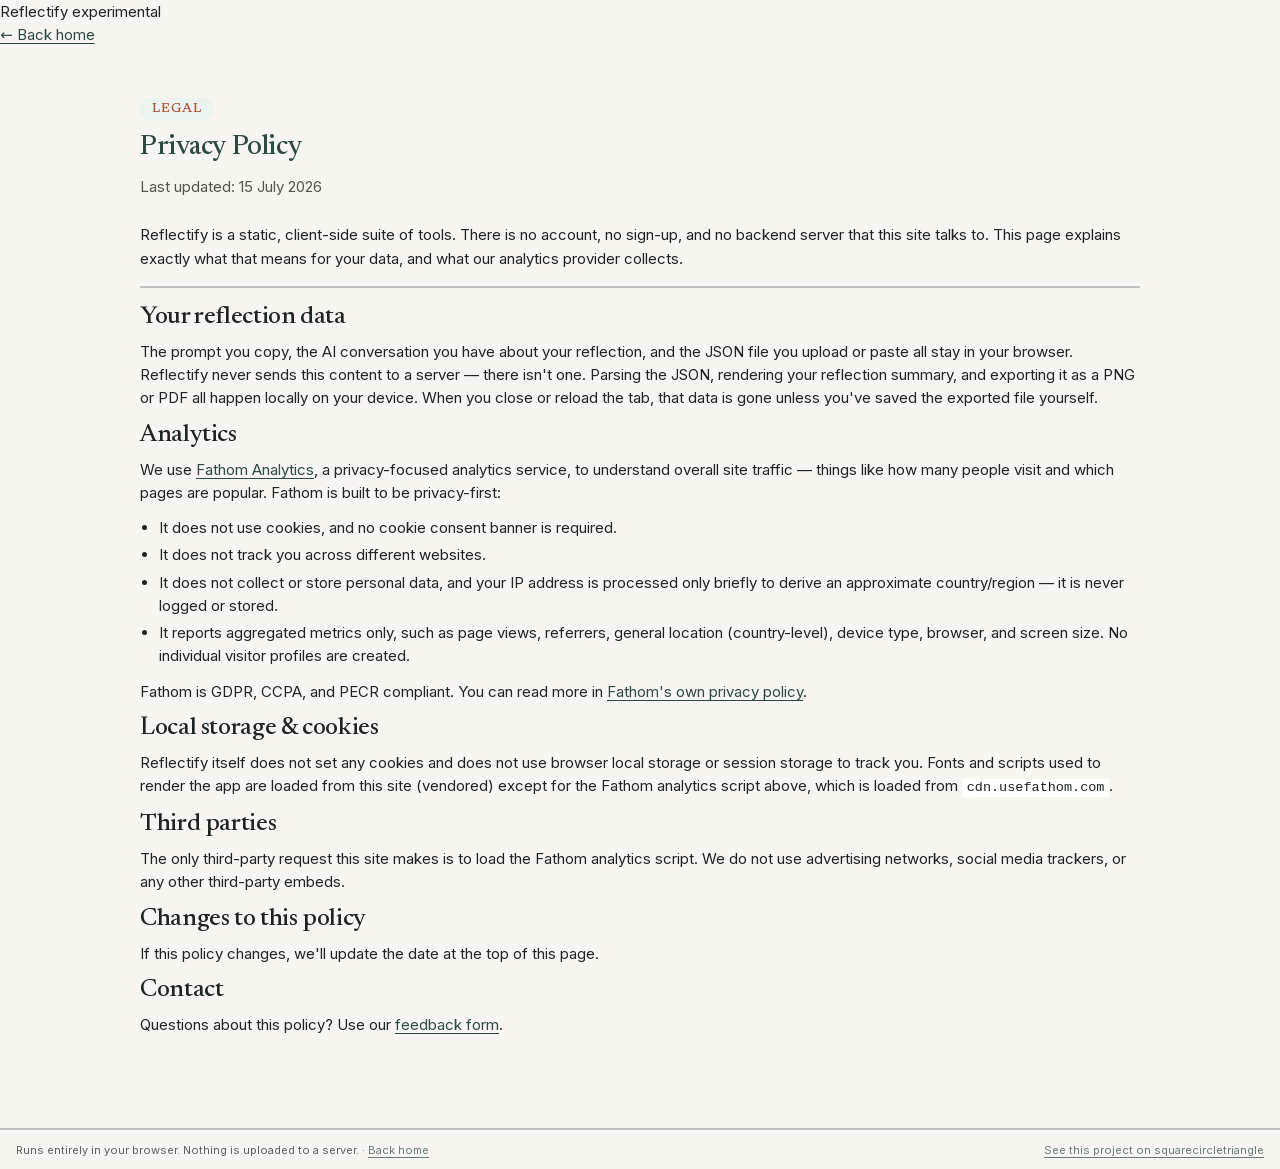
==== commit 1e9b2daf: "fix(BLD-1019): remove Joseph's email from privacy page, use Tally feedback link Review feedback: exp" ====
--- a/privacy.html
+++ b/privacy.html
@@ -87,8 +87,8 @@
 
         <h3>Contact</h3>
         <p>
-          Questions about this policy? Reach out at
-          <a href="mailto:inbx@josephhill.co">inbx@josephhill.co</a>.
+          Questions about this policy? Use our
+          <a href="https://tally.so/r/zxNrGM" target="_blank" rel="noopener">feedback form</a>.
         </p>
       </div>
     </section>
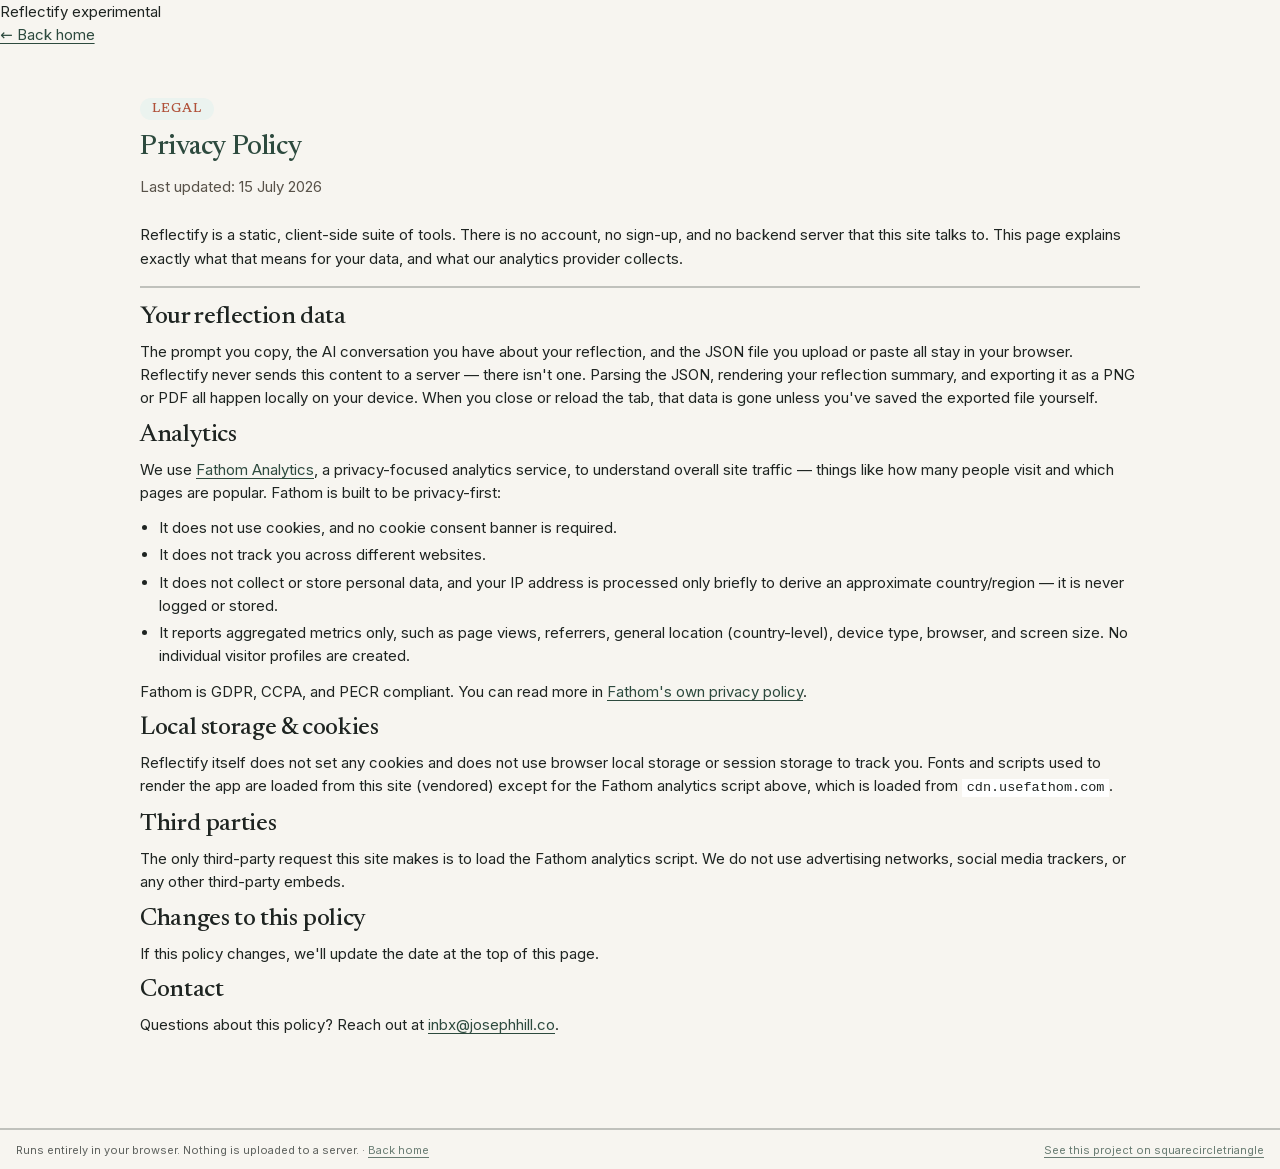
==== commit 4570eb2b: "fix(BLD-1018): point Reflectify Fathom snippet at SiteID BDNHWVBT (#26) The Fathom snippet added in " ====
--- a/privacy.html
+++ b/privacy.html
@@ -87,8 +87,8 @@
 
         <h3>Contact</h3>
         <p>
-          Questions about this policy? Use our
-          <a href="https://tally.so/r/zxNrGM" target="_blank" rel="noopener">feedback form</a>.
+          Questions about this policy? Reach out at
+          <a href="mailto:inbx@josephhill.co">inbx@josephhill.co</a>.
         </p>
       </div>
     </section>
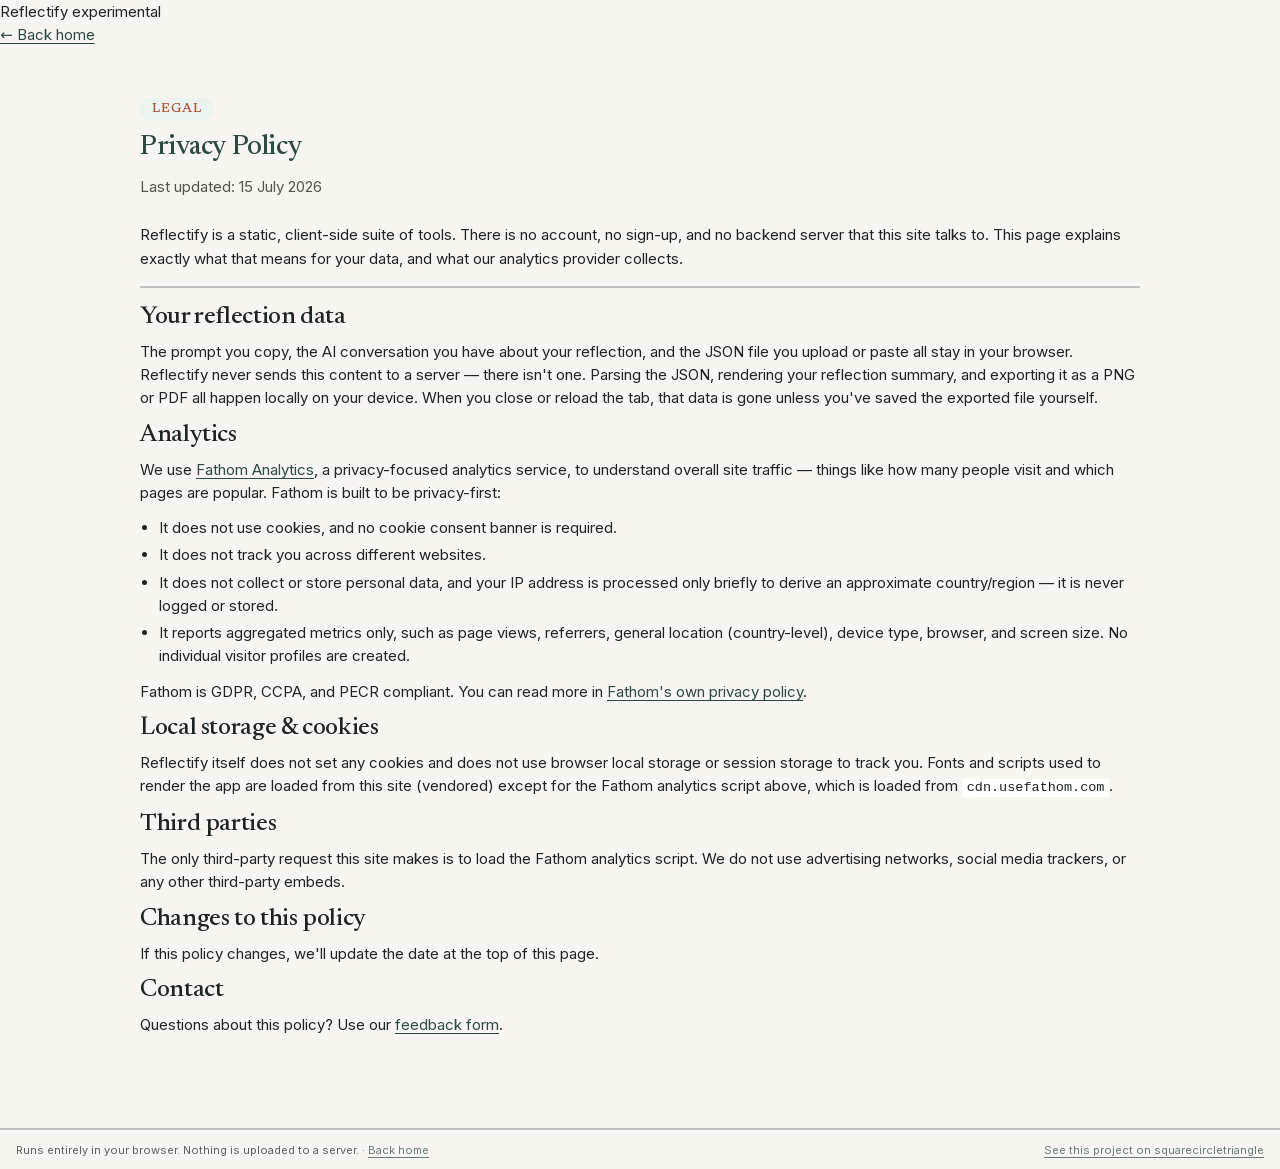
==== commit 1797c58a: "BLD-1019: Add privacy link to Reflectify footer disclosing Fathom analytics (#25) * fix(BLD-1018): p" ====
--- a/privacy.html
+++ b/privacy.html
@@ -87,8 +87,8 @@
 
         <h3>Contact</h3>
         <p>
-          Questions about this policy? Reach out at
-          <a href="mailto:inbx@josephhill.co">inbx@josephhill.co</a>.
+          Questions about this policy? Use our
+          <a href="https://tally.so/r/zxNrGM" target="_blank" rel="noopener">feedback form</a>.
         </p>
       </div>
     </section>
